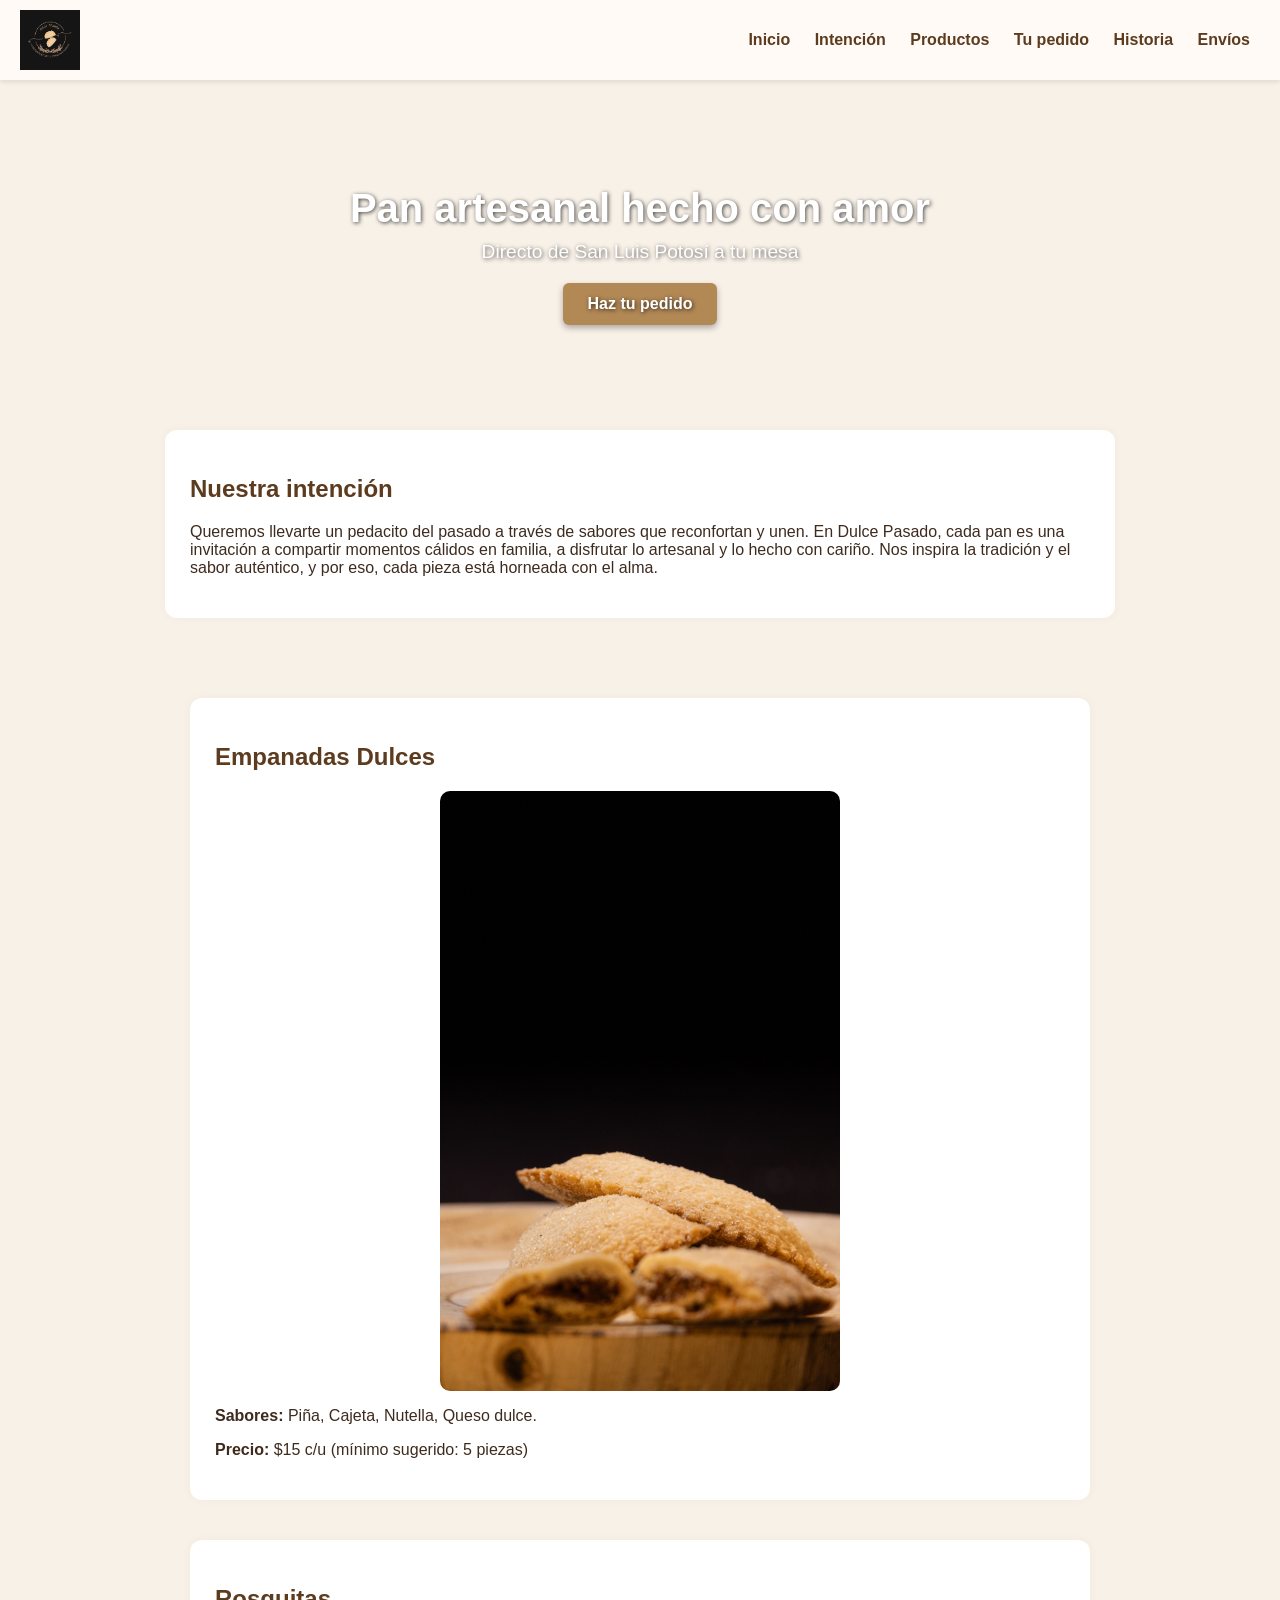
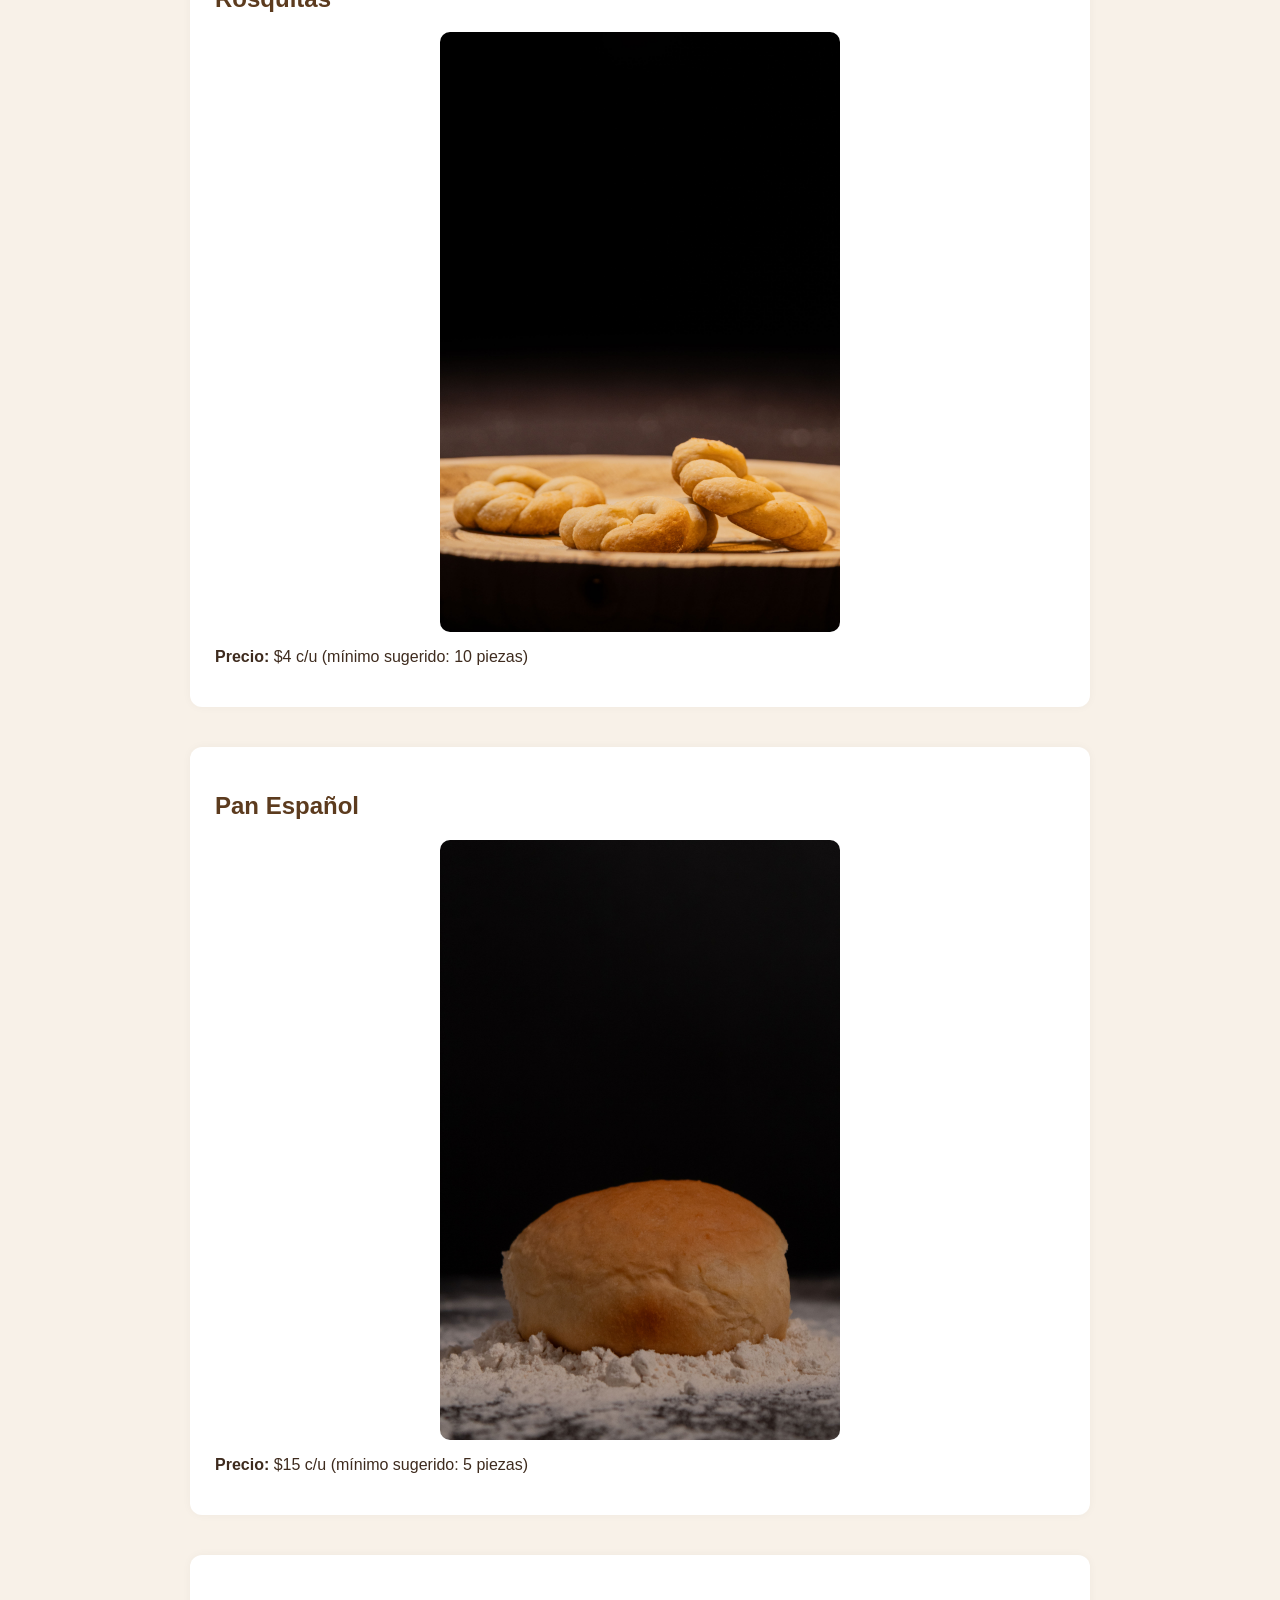
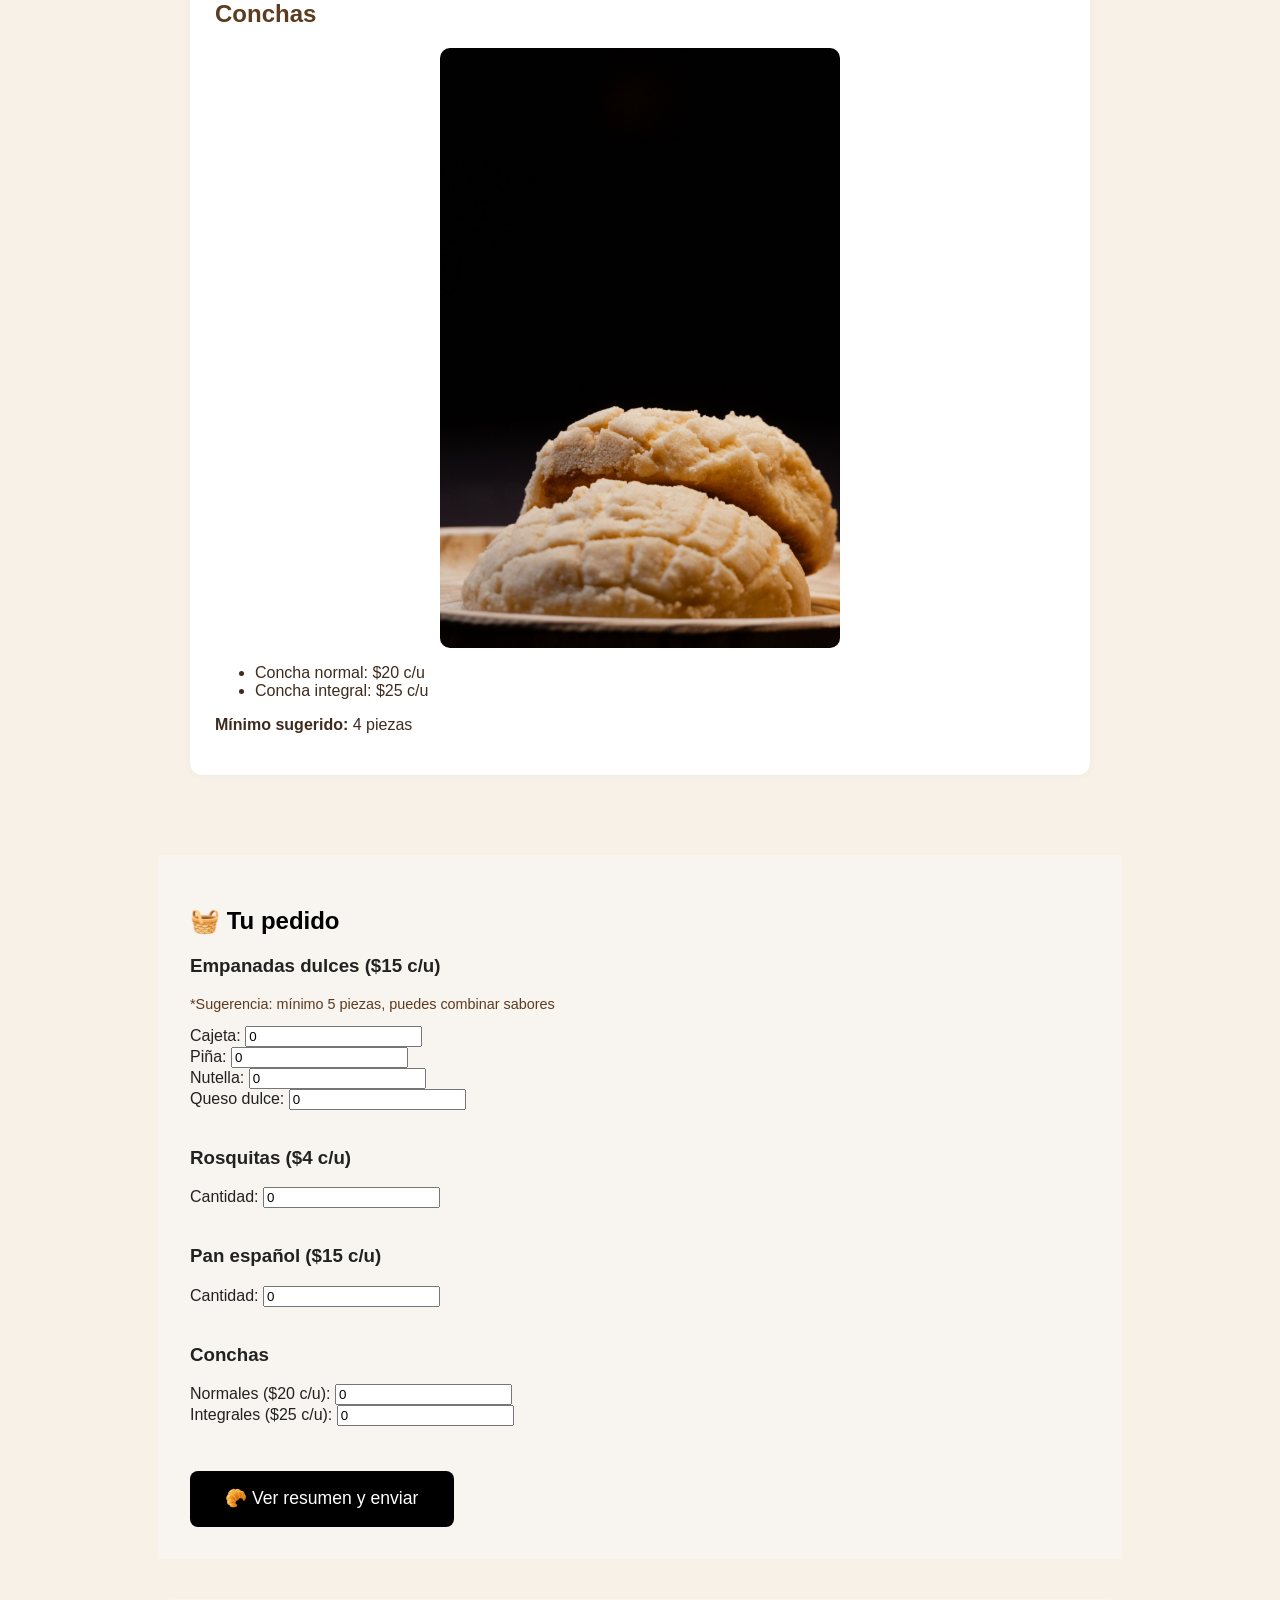
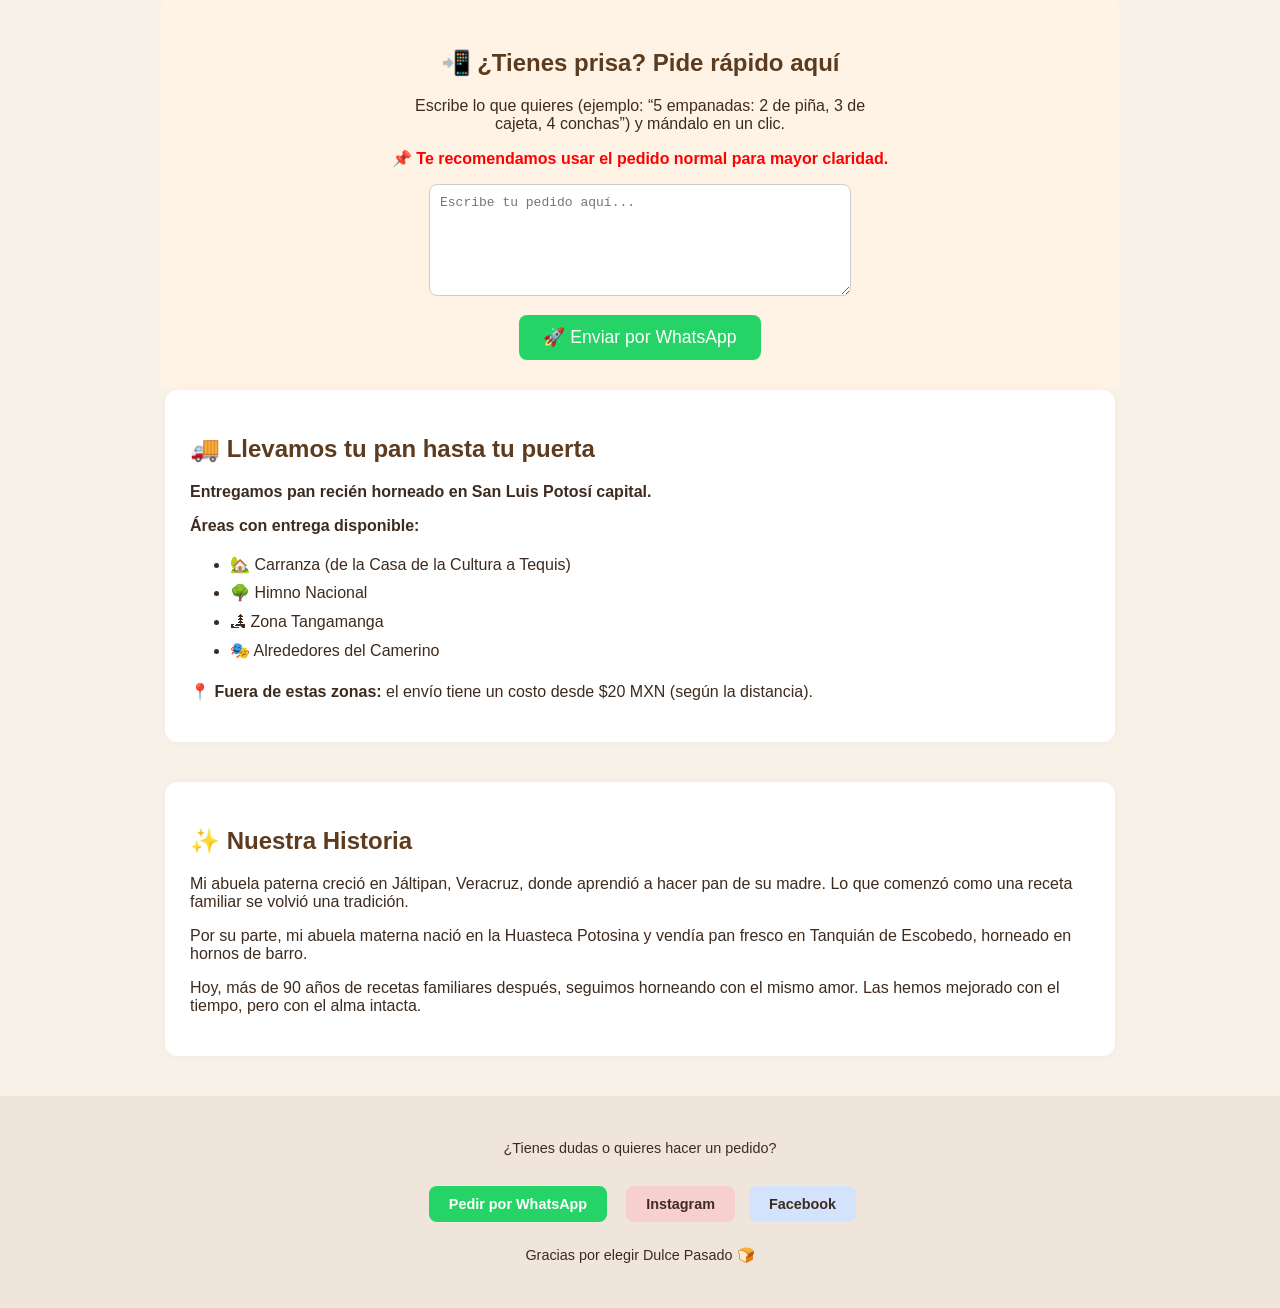
==== index.html @ 955e8421 "Update index.htmlpedidostopohyeah" ====
<!DOCTYPE html>
<html lang="es">
<head>
  <meta charset="UTF-8" />
  <meta name="viewport" content="width=device-width, initial-scale=1.0"/>
  <title>Dulce Pasado</title>
  <style>
    html { scroll-behavior: smooth; scroll-padding-top: 80px; }
    body {
      background-color: #f8f1e8;
      color: #3e2b1e;
      margin: 0;
      padding: 0;
      font-family: 'Segoe UI', sans-serif;
    }
    header {
      position: sticky;
      top: 0;
      background-color: #fffaf5;
      display: flex;
      justify-content: space-between;
      align-items: center;
      padding: 10px 20px;
      box-shadow: 0 2px 5px rgba(0,0,0,0.1);
      z-index: 1000;
    }
    header img { height: 60px; }
    nav a {
      margin: 0 10px;
      text-decoration: none;
      color: #5c3b1e;
      font-weight: bold;
    }
    nav a:hover { text-decoration: underline; }
    #banner {
      background-image: url('https://images.unsplash.com/photo-1509042239860-f550ce710b93?auto=format&fit=crop&w=1470&q=80');
      background-size: cover;
      background-position: center;
      height: 350px;
      display: flex;
      flex-direction: column;
      justify-content: center;
      align-items: center;
      color: #fff;
      text-shadow: 1px 1px 4px rgba(0,0,0,0.7);
      text-align: center;
      padding: 0 20px;
    }
    #banner h1 { font-size: 2.5em; margin: 0; }
    #banner p { font-size: 1.2em; margin: 10px 0 20px; }
    #banner a {
      padding: 12px 25px;
      background-color: #b28855;
      color: #fff;
      text-decoration: none;
      font-weight: bold;
      border-radius: 6px;
      box-shadow: 0 3px 6px rgba(0,0,0,0.3);
    }
    section {
      padding: 40px 20px;
      max-width: 900px;
      margin: auto;
    }
    .producto, .zona-envio, .historia, .intencion {
      background-color: #ffffff;
      border-radius: 12px;
      padding: 25px;
      box-shadow: 0 0 10px rgba(0,0,0,0.04);
      margin-bottom: 40px;
    }
    .producto img {
      width: 100%;
      max-width: 400px;
      display: block;
      margin: 15px auto;
      border-radius: 10px;
    }
    .boton-wsp {
      display: inline-block;
      background-color: #25D366;
      color: white;
      padding: 10px 20px;
      margin-top: 15px;
      border-radius: 8px;
      text-decoration: none;
      font-weight: bold;
    }
    footer {
      text-align: center;
      padding: 30px;
      background-color: #f0e5db;
      font-size: 0.9em;
    }
    footer a {
      display: inline-block;
      margin: 5px 10px;
      padding: 10px 15px;
      border-radius: 8px;
      text-decoration: none;
      color: #3e2b1e;
      font-weight: bold;
    }
    footer .instagram { background-color: #f7cfcf; }
    footer .facebook { background-color: #d4e3fc; }
    footer .whatsapp { background-color: #bff2d0; }
    h2 { color: #5c3b1e; }
  </style>
</head>
<body>

<header>
  <img src="IMG_5514.jpeg" alt="Logo Dulce Pasado" />
  <nav>
    <a href="#banner">Inicio</a>
    <a href="#intencion">Intención</a>
    <a href="#productos">Productos</a>
    <a href="#carrito-pedidos">Tu pedido</a>
    <a href="#historia">Historia</a>
    <a href="#envios">Envíos</a>
  </nav>
</header>

<section id="banner">
  <h1>Pan artesanal hecho con amor</h1>
  <p>Directo de San Luis Potosí a tu mesa</p>
  <a href="#carrito-pedidos">Haz tu pedido</a>
</section>

<section id="intencion" class="intencion">
  <h2>Nuestra intención</h2>
  <p>Queremos llevarte un pedacito del pasado a través de sabores que reconfortan y unen. En Dulce Pasado, cada pan es una invitación a compartir momentos cálidos en familia, a disfrutar lo artesanal y lo hecho con cariño. Nos inspira la tradición y el sabor auténtico, y por eso, cada pieza está horneada con el alma.</p>
</section>

<section id="productos">
  <div class="producto">
    <h2>Empanadas Dulces</h2>
    <img src="IMG_6484.jpeg" alt="Empanadas Dulces" />
    <p><strong>Sabores:</strong> Piña, Cajeta, Nutella, Queso dulce.</p>
    <p><strong>Precio:</strong> $15 c/u (mínimo sugerido: 5 piezas)</p>
  </div>

  <div class="producto">
    <h2>Rosquitas</h2>
    <img src="IMG_6479.jpeg" alt="Rosquitas" />
    <p><strong>Precio:</strong> $4 c/u (mínimo sugerido: 10 piezas)</p>
  </div>

  <div class="producto">
    <h2>Pan Español</h2>
    <img src="IMG_1364.jpeg" alt="Pan Español" />
    <p><strong>Precio:</strong> $15 c/u (mínimo sugerido: 5 piezas)</p>
  </div>

  <div class="producto">
    <h2>Conchas</h2>
    <img src="IMG_6521.jpeg" alt="Conchas Dulce Pasado" />
    <ul>
      <li>Concha normal: $20 c/u</li>
      <li>Concha integral: $25 c/u</li>
    </ul>
    <p><strong>Mínimo sugerido:</strong> 4 piezas</p>
  </div>
</section>

<section id="carrito-pedidos" style="padding: 2em; background-color: #f8f4ef; color: #222;">
  <h2 style="color: #000;">🧺 Tu pedido</h2>
  <form id="pedidoForm" style="margin-top: 1em;">

    <h3>Empanadas dulces ($15 c/u)</h3>
    <p style="font-size:0.9em; color:#5c3b1e;">*Sugerencia: mínimo 5 piezas, puedes combinar sabores</p>
    <label>Cajeta: <input type="number" name="emp_cajeta" min="0" value="0"></label><br>
    <label>Piña: <input type="number" name="emp_pina" min="0" value="0"></label><br>
    <label>Nutella: <input type="number" name="emp_nutella" min="0" value="0"></label><br>
    <label>Queso dulce: <input type="number" name="emp_queso" min="0" value="0"></label><br><br>

    <h3>Rosquitas ($4 c/u)</h3>
    <label>Cantidad: <input type="number" name="rosquitas" min="0" value="0"></label><br><br>

    <h3>Pan español ($15 c/u)</h3>
    <label>Cantidad: <input type="number" name="pan" min="0" value="0"></label><br><br>

    <h3>Conchas</h3>
    <label>Normales ($20 c/u): <input type="number" name="concha_normal" min="0" value="0"></label><br>
    <label>Integrales ($25 c/u): <input type="number" name="concha_integral" min="0" value="0"></label><br><br>

    <!-- BOTÓN PRINCIPAL -->
    <button type="button" onclick="mostrarOpciones()" 
      style="margin-top: 1.5em; padding: 1em 2em; background-color: #000; color: #fff; border: none; cursor: pointer; font-size: 1.1em; border-radius: 8px;">
      🥐 Ver resumen y enviar
    </button>

    <!-- RESUMEN DEL PEDIDO -->
    <div id="resumenPedido" style="margin-top:20px; background:#fff; padding:15px; border-radius:10px; display:none;">
      <h3>📝 Tu pedido</h3>
      <p id="contenidoResumen"></p>
      <p id="avisoMinimo" style="color:red; font-weight:bold;"></p>

      <!-- OPCIONES DE ENVÍO -->
      <div id="opcionesEnvio" style="margin-top:15px; text-align:center;">
        <p style="font-weight:bold;">¿Por dónde quieres mandar tu pedido?</p>
        <button type="button" onclick="enviarPedido('whatsapp')" style="margin:5px; padding:10px 15px; background:#25D366; color:#fff; border:none; border-radius:6px; cursor:pointer;">
          WhatsApp
        </button>
        <button type="button" onclick="enviarPedido('instagram')" style="margin:5px; padding:10px 15px; background:#f7cfcf; color:#3e2b1e; border:none; border-radius:6px; cursor:pointer;">
          Instagram DM
        </button>
        <button type="button" onclick="enviarPedido('facebook')" style="margin:5px; padding:10px 15px; background:#3b5998; color:#fff; border:none; border-radius:6px; cursor:pointer;">
          Facebook Messenger
        </button>
      </div>
    </div>

  </form>
</section>

<!-- 🚀 PEDIDO RÁPIDO -->
<section style="background:#fff3e6; padding:30px; text-align:center; margin-top:40px; border-radius:10px;">
  <h2>📲 ¿Tienes prisa? Pide rápido aquí</h2>
  <p style="max-width:500px; margin:auto; margin-bottom:15px;">
    Escribe lo que quieres (ejemplo: “5 empanadas: 2 de piña, 3 de cajeta, 4 conchas”) y mándalo en un clic.
  </p>
  <p style="color:red; font-weight:bold;">📌 Te recomendamos usar el pedido normal para mayor claridad.</p>

  <textarea id="pedidoRapido" placeholder="Escribe tu pedido aquí..." 
    style="width:90%; max-width:400px; height:90px; padding:10px; border-radius:8px; border:1px solid #ccc; font-size:1em;"></textarea><br>

  <button onclick="enviarRapido()" 
    style="margin-top:15px; padding:12px 24px; background:#25D366; color:white; border:none; border-radius:8px; cursor:pointer; font-size:1.1em;">
    🚀 Enviar por WhatsApp
  </button>
</section>

<!-- 📦 ZONA DE ENVÍOS -->
<section class="zona-envio" id="envios">
  <h2>🚚 Llevamos tu pan hasta tu puerta</h2>
  <p><strong>Entregamos pan recién horneado en San Luis Potosí capital.</strong></p>
  <p><strong>Áreas con entrega disponible:</strong></p>
  <ul style="line-height: 1.8;">
    <li>🏡 Carranza (de la Casa de la Cultura a Tequis)</li>
    <li>🌳 Himno Nacional</li>
    <li>🏞 Zona Tangamanga</li>
    <li>🎭 Alrededores del Camerino</li>
  </ul>
  <p><strong>📍 Fuera de estas zonas:</strong> el envío tiene un costo desde $20 MXN (según la distancia).</p>
</section>

<!-- 📜 HISTORIA -->
<section class="historia" id="historia">
  <h2>✨ Nuestra Historia</h2>
  <p>Mi abuela paterna creció en Jáltipan, Veracruz, donde aprendió a hacer pan de su madre. Lo que comenzó como una receta familiar se volvió una tradición.</p>
  <p>Por su parte, mi abuela materna nació en la Huasteca Potosina y vendía pan fresco en Tanquián de Escobedo, horneado en hornos de barro.</p>
  <p>Hoy, más de 90 años de recetas familiares después, seguimos horneando con el mismo amor. Las hemos mejorado con el tiempo, pero con el alma intacta.</p>
</section>

<footer>
  <p style="margin-bottom: 15px;">¿Tienes dudas o quieres hacer un pedido?</p>
  <a href="https://wa.me/524445481177" target="_blank" class="boton-wsp">Pedir por WhatsApp</a>
  <a href="https://www.instagram.com/pan_dulcepasado" target="_blank" style="display:inline-block; background-color:#f7cfcf; color:#3e2b1e; padding:10px 20px; margin:5px; border-radius:8px; text-decoration:none; font-weight:bold;">Instagram</a>
  <a href="https://www.facebook.com/share/16HTqVAuUz/?mibextid=wwXIfr" target="_blank" style="display:inline-block; background-color:#d4e3fc; color:#3e2b1e; padding:10px 20px; margin:5px; border-radius:8px; text-decoration:none; font-weight:bold;">Facebook</a>
  <p style="margin-top: 20px;">Gracias por elegir Dulce Pasado 🍞</p>
</footer>

<script>
function mostrarOpciones() {
  const emp_cajeta = parseInt(document.querySelector('[name="emp_cajeta"]').value) || 0;
  const emp_pina = parseInt(document.querySelector('[name="emp_pina"]').value) || 0;
  const emp_nutella = parseInt(document.querySelector('[name="emp_nutella"]').value) || 0;
  const emp_queso = parseInt(document.querySelector('[name="emp_queso"]').value) || 0;
  const rosquitas = parseInt(document.querySelector('[name="rosquitas"]').value) || 0;
  const pan = parseInt(document.querySelector('[name="pan"]').value) || 0;
  const concha_normal = parseInt(document.querySelector('[name="concha_normal"]').value) || 0;
  const concha_integral = parseInt(document.querySelector('[name="concha_integral"]').value) || 0;

  let mensaje = "";
  let total = 0;

  if (emp_cajeta + emp_pina + emp_nutella + emp_queso > 0) {
    mensaje += "🥟 Empanadas:\n";
    if (emp_cajeta > 0) { mensaje += `- ${emp_cajeta} de Cajeta\n`; total += emp_cajeta * 15; }
    if (emp_pina > 0) { mensaje += `- ${emp_pina} de Piña\n`; total += emp_pina * 15; }
    if (emp_nutella > 0) { mensaje += `- ${emp_nutella} de Nutella\n`; total += emp_nutella * 15; }
    if (emp_queso > 0) { mensaje += `- ${emp_queso} de Queso dulce\n`; total += emp_queso * 15; }
  }

  if (rosquitas > 0) { mensaje += `🍩 Rosquitas: ${rosquitas} piezas\n`; total += rosquitas * 4; }
  if (pan > 0) { mensaje += `🥖 Pan Español: ${pan} piezas\n`; total += pan * 15; }

  if (concha_normal + concha_integral > 0) {
    mensaje += "🍪 Conchas:\n";
    if (concha_normal > 0) { mensaje += `- ${concha_normal} normales\n`; total += concha_normal * 20; }
    if (concha_integral > 0) { mensaje += `- ${concha_integral} integrales\n`; total += concha_integral * 25; }
  }

  if (mensaje === "") {
    mensaje = "⚠️ No has agregado ningún producto aún.";
  } else {
    mensaje += `\n💰 Total: $${total} MXN\n📦 A esto se le agrega el costo de envío según tu zona.`;
  }

  document.getElementById('contenidoResumen').innerHTML = mensaje.replace(/\n/g, "<br>");
  document.getElementById('resumenPedido').style.display = 'block';

  const aviso = document.getElementById('av
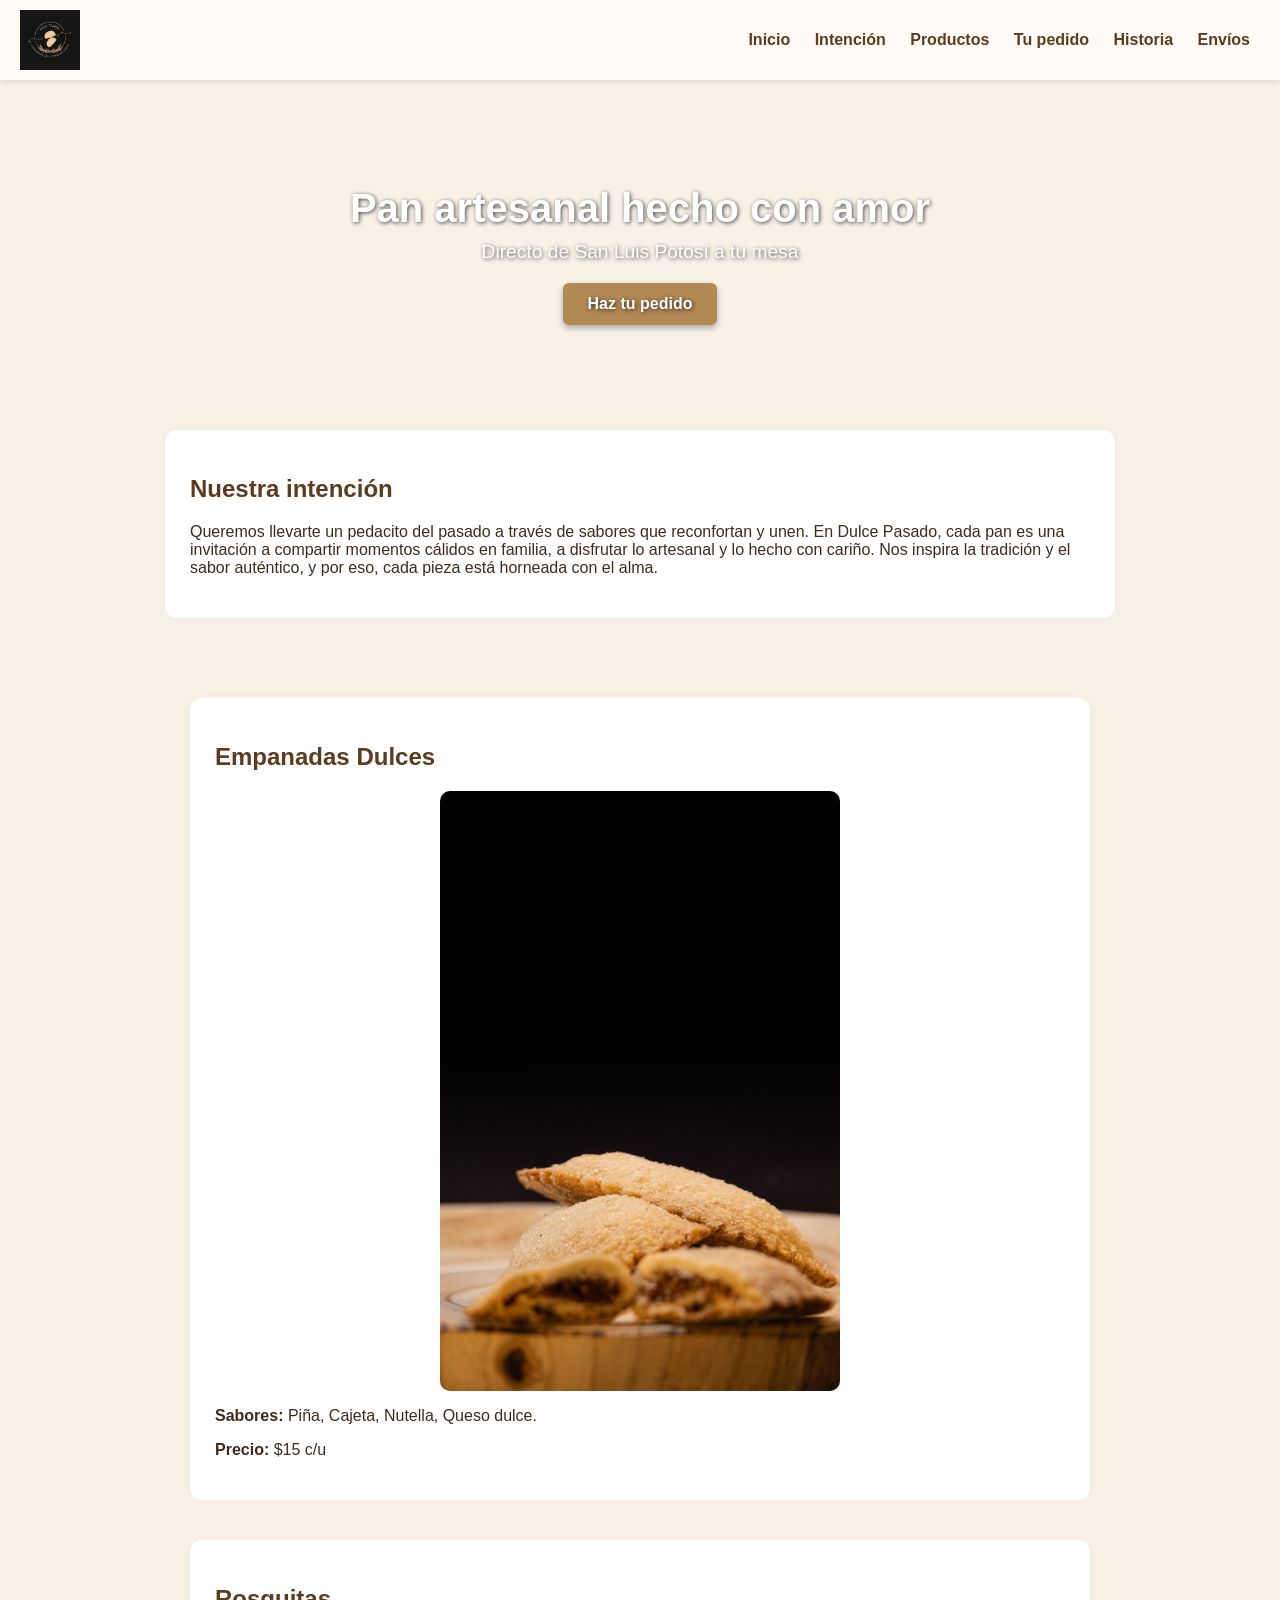
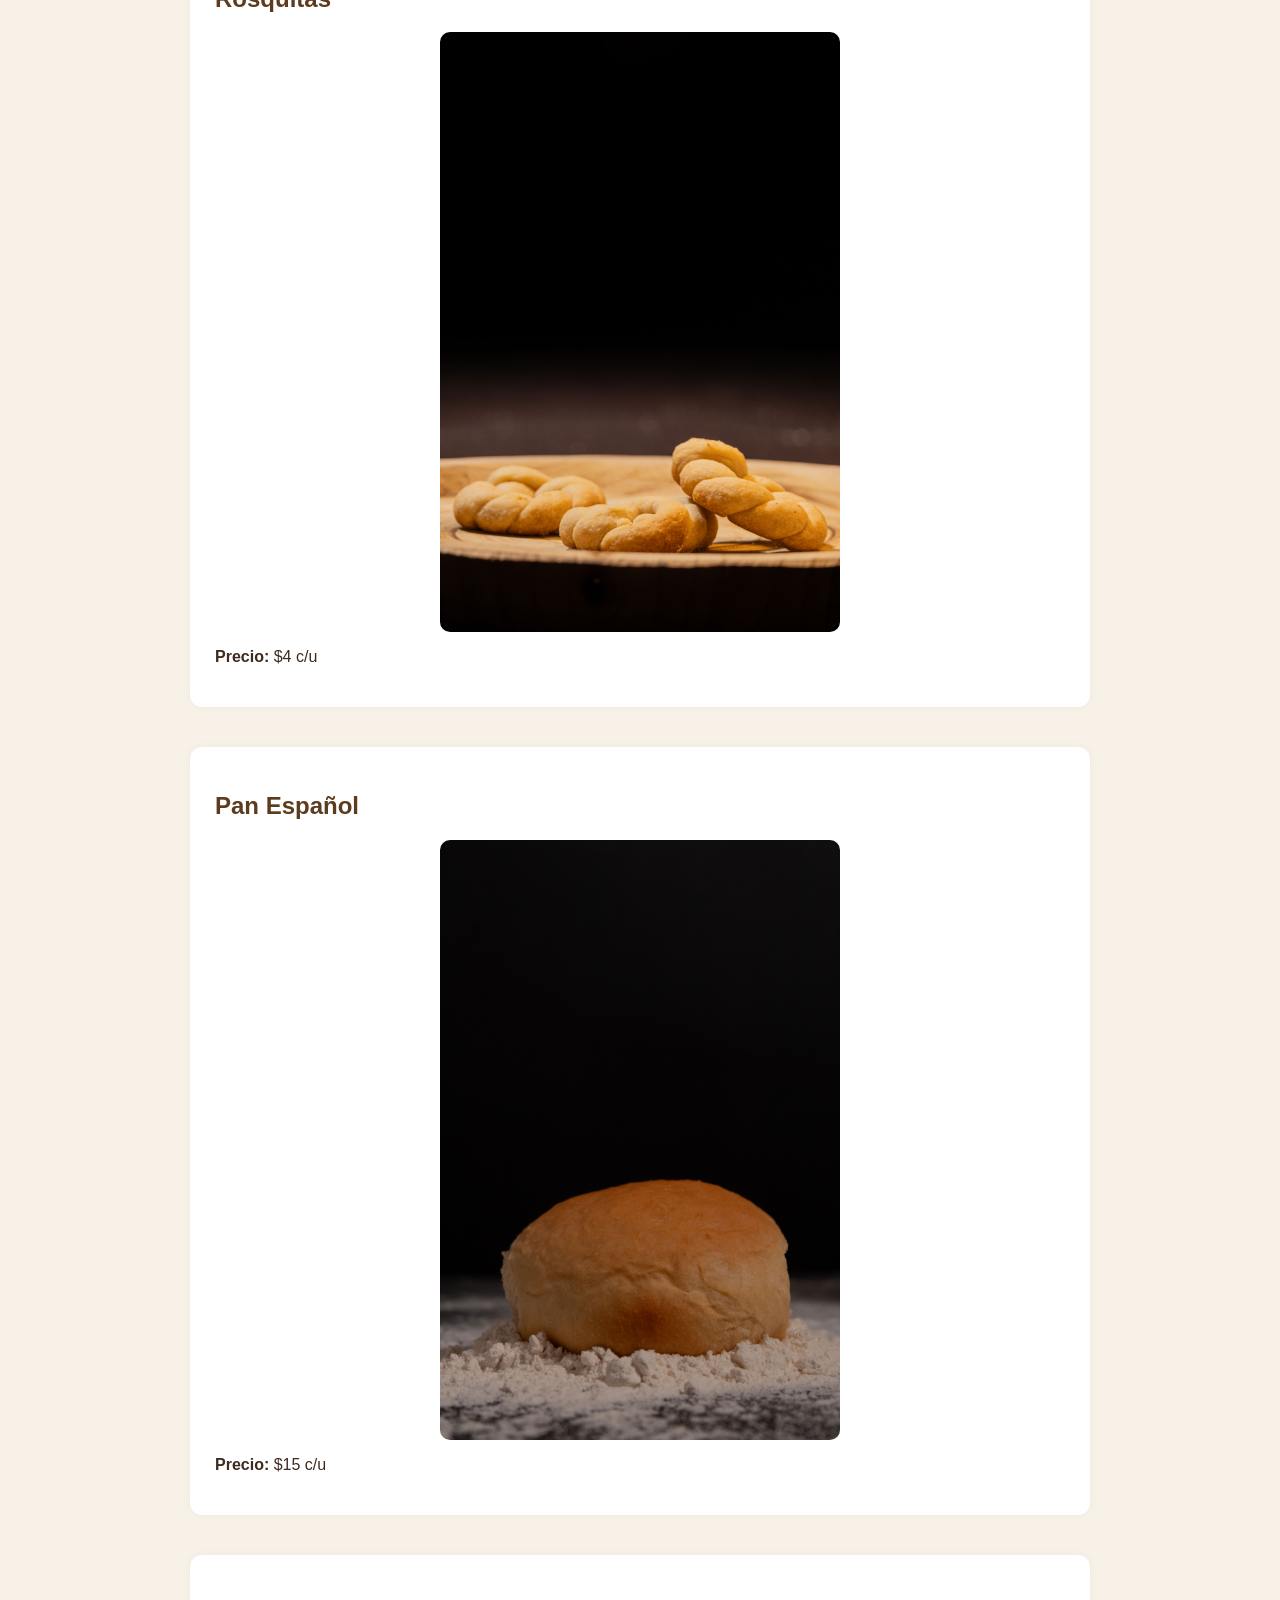
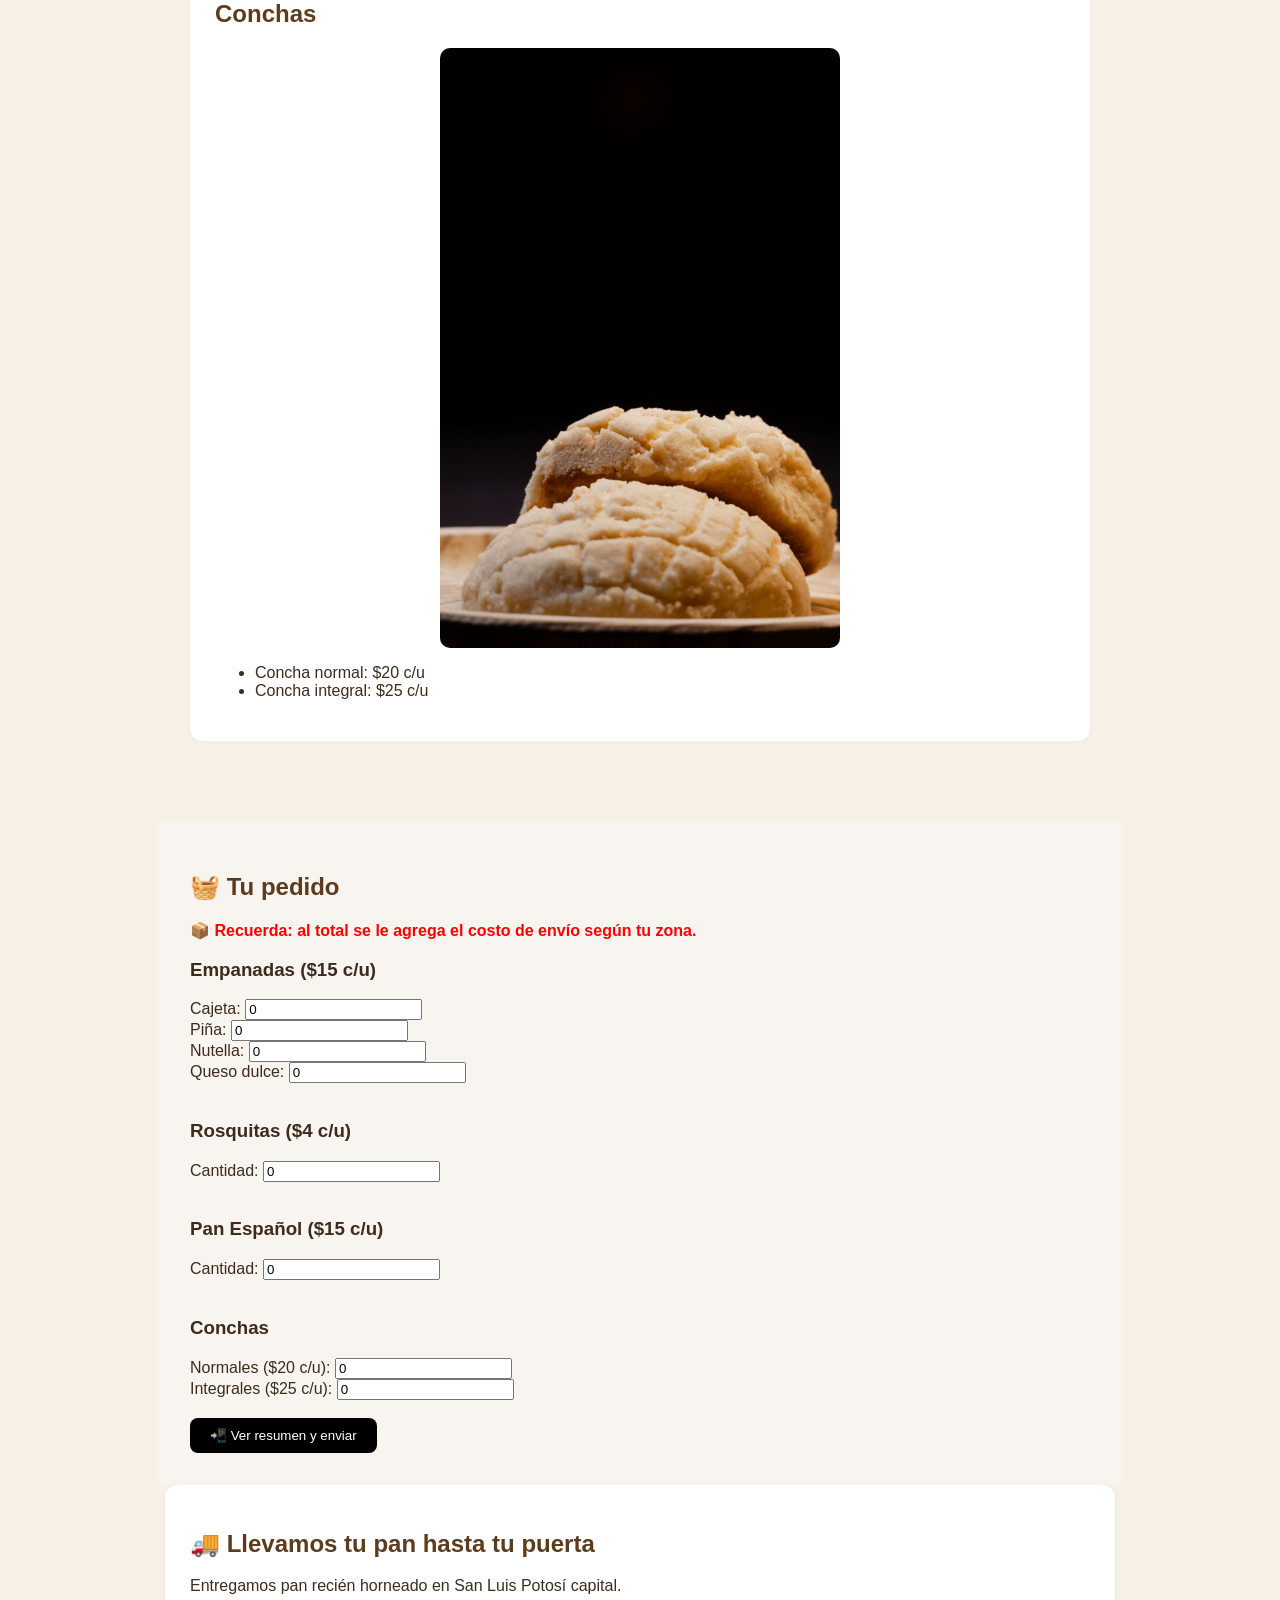
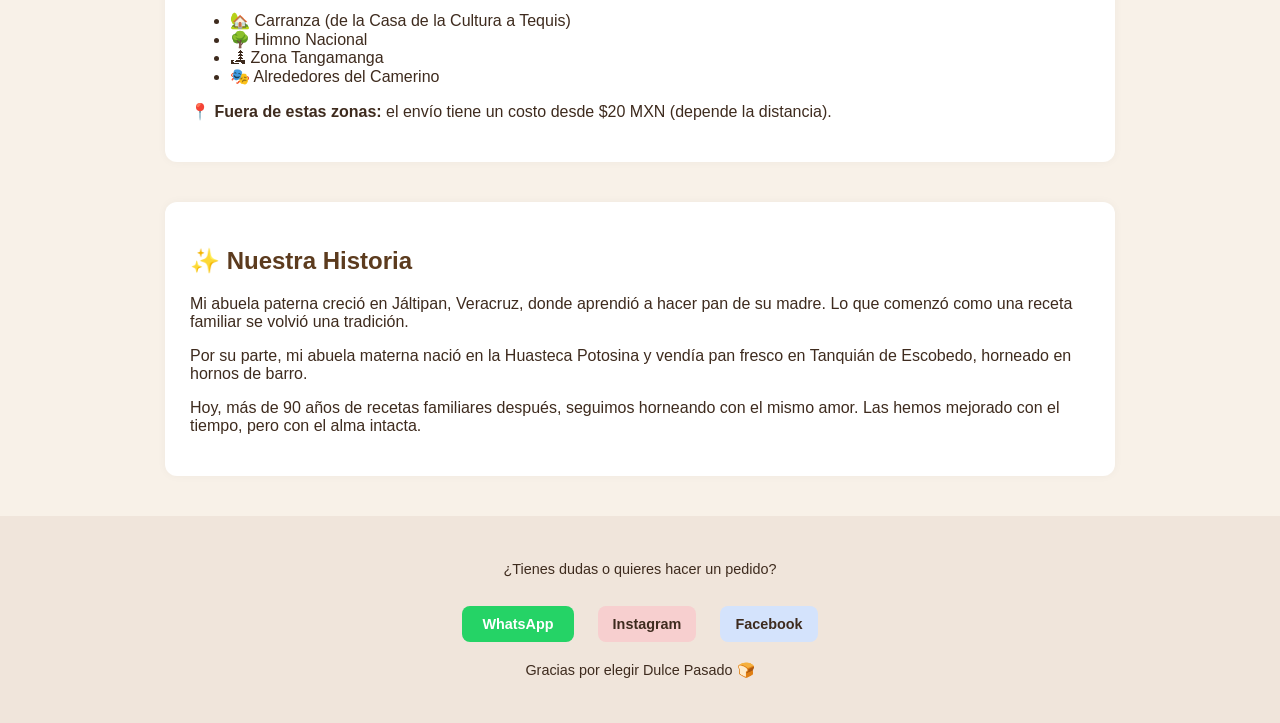
==== commit 34ecfeaf: "Update index.htmlesperosealabuena" ====
--- a/index.html
+++ b/index.html
@@ -115,7 +115,7 @@
     <a href="#banner">Inicio</a>
     <a href="#intencion">Intención</a>
     <a href="#productos">Productos</a>
-    <a href="#carrito-pedidos">Tu pedido</a>
+    <a href="#pedido">Tu pedido</a>
     <a href="#historia">Historia</a>
     <a href="#envios">Envíos</a>
   </nav>
@@ -124,7 +124,7 @@
 <section id="banner">
   <h1>Pan artesanal hecho con amor</h1>
   <p>Directo de San Luis Potosí a tu mesa</p>
-  <a href="#carrito-pedidos">Haz tu pedido</a>
+  <a href="#pedido">Haz tu pedido</a>
 </section>
 
 <section id="intencion" class="intencion">
@@ -137,19 +137,19 @@
     <h2>Empanadas Dulces</h2>
     <img src="IMG_6484.jpeg" alt="Empanadas Dulces" />
     <p><strong>Sabores:</strong> Piña, Cajeta, Nutella, Queso dulce.</p>
-    <p><strong>Precio:</strong> $15 c/u (mínimo sugerido: 5 piezas)</p>
+    <p><strong>Precio:</strong> $15 c/u</p>
   </div>
 
   <div class="producto">
     <h2>Rosquitas</h2>
     <img src="IMG_6479.jpeg" alt="Rosquitas" />
-    <p><strong>Precio:</strong> $4 c/u (mínimo sugerido: 10 piezas)</p>
+    <p><strong>Precio:</strong> $4 c/u</p>
   </div>
 
   <div class="producto">
     <h2>Pan Español</h2>
     <img src="IMG_1364.jpeg" alt="Pan Español" />
-    <p><strong>Precio:</strong> $15 c/u (mínimo sugerido: 5 piezas)</p>
+    <p><strong>Precio:</strong> $15 c/u</p>
   </div>
 
   <div class="producto">
@@ -159,90 +159,55 @@
       <li>Concha normal: $20 c/u</li>
       <li>Concha integral: $25 c/u</li>
     </ul>
-    <p><strong>Mínimo sugerido:</strong> 4 piezas</p>
-  </div>
-</section>
-
-<section id="carrito-pedidos" style="padding: 2em; background-color: #f8f4ef; color: #222;">
-  <h2 style="color: #000;">🧺 Tu pedido</h2>
-  <form id="pedidoForm" style="margin-top: 1em;">
-
-    <h3>Empanadas dulces ($15 c/u)</h3>
-    <p style="font-size:0.9em; color:#5c3b1e;">*Sugerencia: mínimo 5 piezas, puedes combinar sabores</p>
-    <label>Cajeta: <input type="number" name="emp_cajeta" min="0" value="0"></label><br>
-    <label>Piña: <input type="number" name="emp_pina" min="0" value="0"></label><br>
-    <label>Nutella: <input type="number" name="emp_nutella" min="0" value="0"></label><br>
-    <label>Queso dulce: <input type="number" name="emp_queso" min="0" value="0"></label><br><br>
+  </div>
+</section>
+
+<!-- 🥐 PEDIDO NORMAL -->
+<section id="pedido" style="padding: 2em; background-color: #f8f4ef;">
+  <h2>🧺 Tu pedido</h2>
+  <p style="color:red; font-weight:bold;">📦 Recuerda: al total se le agrega el costo de envío según tu zona.</p>
+
+  <form id="pedidoForm">
+    <h3>Empanadas ($15 c/u)</h3>
+    <label>Cajeta: <input type="number" id="emp_cajeta" value="0" min="0"></label><br>
+    <label>Piña: <input type="number" id="emp_pina" value="0" min="0"></label><br>
+    <label>Nutella: <input type="number" id="emp_nutella" value="0" min="0"></label><br>
+    <label>Queso dulce: <input type="number" id="emp_queso" value="0" min="0"></label><br><br>
 
     <h3>Rosquitas ($4 c/u)</h3>
-    <label>Cantidad: <input type="number" name="rosquitas" min="0" value="0"></label><br><br>
-
-    <h3>Pan español ($15 c/u)</h3>
-    <label>Cantidad: <input type="number" name="pan" min="0" value="0"></label><br><br>
+    <label>Cantidad: <input type="number" id="rosquitas" value="0" min="0"></label><br><br>
+
+    <h3>Pan Español ($15 c/u)</h3>
+    <label>Cantidad: <input type="number" id="pan" value="0" min="0"></label><br><br>
 
     <h3>Conchas</h3>
-    <label>Normales ($20 c/u): <input type="number" name="concha_normal" min="0" value="0"></label><br>
-    <label>Integrales ($25 c/u): <input type="number" name="concha_integral" min="0" value="0"></label><br><br>
-
-    <!-- BOTÓN PRINCIPAL -->
-    <button type="button" onclick="mostrarOpciones()" 
-      style="margin-top: 1.5em; padding: 1em 2em; background-color: #000; color: #fff; border: none; cursor: pointer; font-size: 1.1em; border-radius: 8px;">
-      🥐 Ver resumen y enviar
-    </button>
-
-    <!-- RESUMEN DEL PEDIDO -->
-    <div id="resumenPedido" style="margin-top:20px; background:#fff; padding:15px; border-radius:10px; display:none;">
-      <h3>📝 Tu pedido</h3>
-      <p id="contenidoResumen"></p>
-      <p id="avisoMinimo" style="color:red; font-weight:bold;"></p>
-
-      <!-- OPCIONES DE ENVÍO -->
-      <div id="opcionesEnvio" style="margin-top:15px; text-align:center;">
-        <p style="font-weight:bold;">¿Por dónde quieres mandar tu pedido?</p>
-        <button type="button" onclick="enviarPedido('whatsapp')" style="margin:5px; padding:10px 15px; background:#25D366; color:#fff; border:none; border-radius:6px; cursor:pointer;">
-          WhatsApp
-        </button>
-        <button type="button" onclick="enviarPedido('instagram')" style="margin:5px; padding:10px 15px; background:#f7cfcf; color:#3e2b1e; border:none; border-radius:6px; cursor:pointer;">
-          Instagram DM
-        </button>
-        <button type="button" onclick="enviarPedido('facebook')" style="margin:5px; padding:10px 15px; background:#3b5998; color:#fff; border:none; border-radius:6px; cursor:pointer;">
-          Facebook Messenger
-        </button>
-      </div>
-    </div>
-
+    <label>Normales ($20 c/u): <input type="number" id="concha_normal" value="0" min="0"></label><br>
+    <label>Integrales ($25 c/u): <input type="number" id="concha_integral" value="0" min="0"></label><br><br>
+
+    <button type="button" onclick="generarPedido()" style="padding: 10px 20px; background-color:#000; color:#fff; border:none; border-radius:8px; cursor:pointer;">📲 Ver resumen y enviar</button>
   </form>
-</section>
-
-<!-- 🚀 PEDIDO RÁPIDO -->
-<section style="background:#fff3e6; padding:30px; text-align:center; margin-top:40px; border-radius:10px;">
-  <h2>📲 ¿Tienes prisa? Pide rápido aquí</h2>
-  <p style="max-width:500px; margin:auto; margin-bottom:15px;">
-    Escribe lo que quieres (ejemplo: “5 empanadas: 2 de piña, 3 de cajeta, 4 conchas”) y mándalo en un clic.
-  </p>
-  <p style="color:red; font-weight:bold;">📌 Te recomendamos usar el pedido normal para mayor claridad.</p>
-
-  <textarea id="pedidoRapido" placeholder="Escribe tu pedido aquí..." 
-    style="width:90%; max-width:400px; height:90px; padding:10px; border-radius:8px; border:1px solid #ccc; font-size:1em;"></textarea><br>
-
-  <button onclick="enviarRapido()" 
-    style="margin-top:15px; padding:12px 24px; background:#25D366; color:white; border:none; border-radius:8px; cursor:pointer; font-size:1.1em;">
-    🚀 Enviar por WhatsApp
-  </button>
+
+  <div id="resumen" style="margin-top:20px; display:none; background:white; padding:15px; border-radius:10px;">
+    <h3>📝 Resumen de tu pedido</h3>
+    <p id="listaPedido"></p>
+    <p id="totalPedido" style="font-weight:bold;"></p>
+    <p>📦 A esto se le agrega el costo de envío según tu zona.</p>
+
+    <button onclick="enviarWhatsApp()" style="background:#25D366; color:white; padding:10px 15px; border:none; border-radius:8px; cursor:pointer;">Enviar por WhatsApp</button>
+  </div>
 </section>
 
 <!-- 📦 ZONA DE ENVÍOS -->
 <section class="zona-envio" id="envios">
   <h2>🚚 Llevamos tu pan hasta tu puerta</h2>
-  <p><strong>Entregamos pan recién horneado en San Luis Potosí capital.</strong></p>
-  <p><strong>Áreas con entrega disponible:</strong></p>
-  <ul style="line-height: 1.8;">
+  <p>Entregamos pan recién horneado en San Luis Potosí capital.</p>
+  <ul>
     <li>🏡 Carranza (de la Casa de la Cultura a Tequis)</li>
     <li>🌳 Himno Nacional</li>
     <li>🏞 Zona Tangamanga</li>
     <li>🎭 Alrededores del Camerino</li>
   </ul>
-  <p><strong>📍 Fuera de estas zonas:</strong> el envío tiene un costo desde $20 MXN (según la distancia).</p>
+  <p><strong>📍 Fuera de estas zonas:</strong> el envío tiene un costo desde $20 MXN (depende la distancia).</p>
 </section>
 
 <!-- 📜 HISTORIA -->
@@ -254,51 +219,56 @@
 </section>
 
 <footer>
-  <p style="margin-bottom: 15px;">¿Tienes dudas o quieres hacer un pedido?</p>
-  <a href="https://wa.me/524445481177" target="_blank" class="boton-wsp">Pedir por WhatsApp</a>
-  <a href="https://www.instagram.com/pan_dulcepasado" target="_blank" style="display:inline-block; background-color:#f7cfcf; color:#3e2b1e; padding:10px 20px; margin:5px; border-radius:8px; text-decoration:none; font-weight:bold;">Instagram</a>
-  <a href="https://www.facebook.com/share/16HTqVAuUz/?mibextid=wwXIfr" target="_blank" style="display:inline-block; background-color:#d4e3fc; color:#3e2b1e; padding:10px 20px; margin:5px; border-radius:8px; text-decoration:none; font-weight:bold;">Facebook</a>
-  <p style="margin-top: 20px;">Gracias por elegir Dulce Pasado 🍞</p>
+  <p>¿Tienes dudas o quieres hacer un pedido?</p>
+  <a href="https://wa.me/524445481177" target="_blank" class="boton-wsp">WhatsApp</a>
+  <a href="https://www.instagram.com/pan_dulcepasado" target="_blank" class="instagram">Instagram</a>
+  <a href="https://www.facebook.com/share/16HTqVAuUz/?mibextid=wwXIfr" target="_blank" class="facebook">Facebook</a>
+  <p style="margin-top: 15px;">Gracias por elegir Dulce Pasado 🍞</p>
 </footer>
 
 <script>
-function mostrarOpciones() {
-  const emp_cajeta = parseInt(document.querySelector('[name="emp_cajeta"]').value) || 0;
-  const emp_pina = parseInt(document.querySelector('[name="emp_pina"]').value) || 0;
-  const emp_nutella = parseInt(document.querySelector('[name="emp_nutella"]').value) || 0;
-  const emp_queso = parseInt(document.querySelector('[name="emp_queso"]').value) || 0;
-  const rosquitas = parseInt(document.querySelector('[name="rosquitas"]').value) || 0;
-  const pan = parseInt(document.querySelector('[name="pan"]').value) || 0;
-  const concha_normal = parseInt(document.querySelector('[name="concha_normal"]').value) || 0;
-  const concha_integral = parseInt(document.querySelector('[name="concha_integral"]').value) || 0;
-
+function generarPedido() {
   let mensaje = "";
   let total = 0;
 
-  if (emp_cajeta + emp_pina + emp_nutella + emp_queso > 0) {
+  const empCajeta = parseInt(document.getElementById('emp_cajeta').value) || 0;
+  const empPina = parseInt(document.getElementById('emp_pina').value) || 0;
+  const empNutella = parseInt(document.getElementById('emp_nutella').value) || 0;
+  const empQueso = parseInt(document.getElementById('emp_queso').value) || 0;
+  const rosquitas = parseInt(document.getElementById('rosquitas').value) || 0;
+  const pan = parseInt(document.getElementById('pan').value) || 0;
+  const conchaNormal = parseInt(document.getElementById('concha_normal').value) || 0;
+  const conchaIntegral = parseInt(document.getElementById('concha_integral').value) || 0;
+
+  if(empCajeta + empPina + empNutella + empQueso > 0){
     mensaje += "🥟 Empanadas:\n";
-    if (emp_cajeta > 0) { mensaje += `- ${emp_cajeta} de Cajeta\n`; total += emp_cajeta * 15; }
-    if (emp_pina > 0) { mensaje += `- ${emp_pina} de Piña\n`; total += emp_pina * 15; }
-    if (emp_nutella > 0) { mensaje += `- ${emp_nutella} de Nutella\n`; total += emp_nutella * 15; }
-    if (emp_queso > 0) { mensaje += `- ${emp_queso} de Queso dulce\n`; total += emp_queso * 15; }
+    if(empCajeta > 0){ mensaje += `- ${empCajeta} de Cajeta\n`; total += empCajeta * 15; }
+    if(empPina > 0){ mensaje += `- ${empPina} de Piña\n`; total += empPina * 15; }
+    if(empNutella > 0){ mensaje += `- ${empNutella} de Nutella\n`; total += empNutella * 15; }
+    if(empQueso > 0){ mensaje += `- ${empQueso} de Queso dulce\n`; total += empQueso * 15; }
   }
 
-  if (rosquitas > 0) { mensaje += `🍩 Rosquitas: ${rosquitas} piezas\n`; total += rosquitas * 4; }
-  if (pan > 0) { mensaje += `🥖 Pan Español: ${pan} piezas\n`; total += pan * 15; }
-
-  if (concha_normal + concha_integral > 0) {
-    mensaje += "🍪 Conchas:\n";
-    if (concha_normal > 0) { mensaje += `- ${concha_normal} normales\n`; total += concha_normal * 20; }
-    if (concha_integral > 0) { mensaje += `- ${concha_integral} integrales\n`; total += concha_integral * 25; }
+  if(rosquitas > 0){ mensaje += `🍩 Rosquitas: ${rosquitas}\n`; total += rosquitas * 4; }
+  if(pan > 0){ mensaje += `🥖 Pan Español: ${pan}\n`; total += pan * 15; }
+  if(conchaNormal > 0){ mensaje += `🍪 Conchas normales: ${conchaNormal}\n`; total += conchaNormal * 20; }
+  if(conchaIntegral > 0){ mensaje += `🍪 Conchas integrales: ${conchaIntegral}\n`; total += conchaIntegral * 25; }
+
+  if(mensaje === ""){
+    alert("Por favor agrega al menos un producto");
+    return;
   }
 
-  if (mensaje === "") {
-    mensaje = "⚠️ No has agregado ningún producto aún.";
-  } else {
-    mensaje += `\n💰 Total: $${total} MXN\n📦 A esto se le agrega el costo de envío según tu zona.`;
-  }
-
-  document.getElementById('contenidoResumen').innerHTML = mensaje.replace(/\n/g, "<br>");
-  document.getElementById('resumenPedido').style.display = 'block';
-
-  const aviso = document.getElementById('av
+  document.getElementById('listaPedido').innerText = mensaje;
+  document.getElementById('totalPedido').innerText = `💰 Total: $${total} MXN`;
+  document.getElementById('resumen').style.display = "block";
+}
+
+function enviarWhatsApp(){
+  const mensaje = document.getElementById('listaPedido').innerText + "\n" + document.getElementById('totalPedido').innerText + "\n📦 A esto se le agrega el costo de envío según tu zona.";
+  const url = `https://wa.me/524445481177?text=${encodeURIComponent(mensaje)}`;
+  window.open(url, '_blank');
+}
+</script>
+
+</body>
+</html>
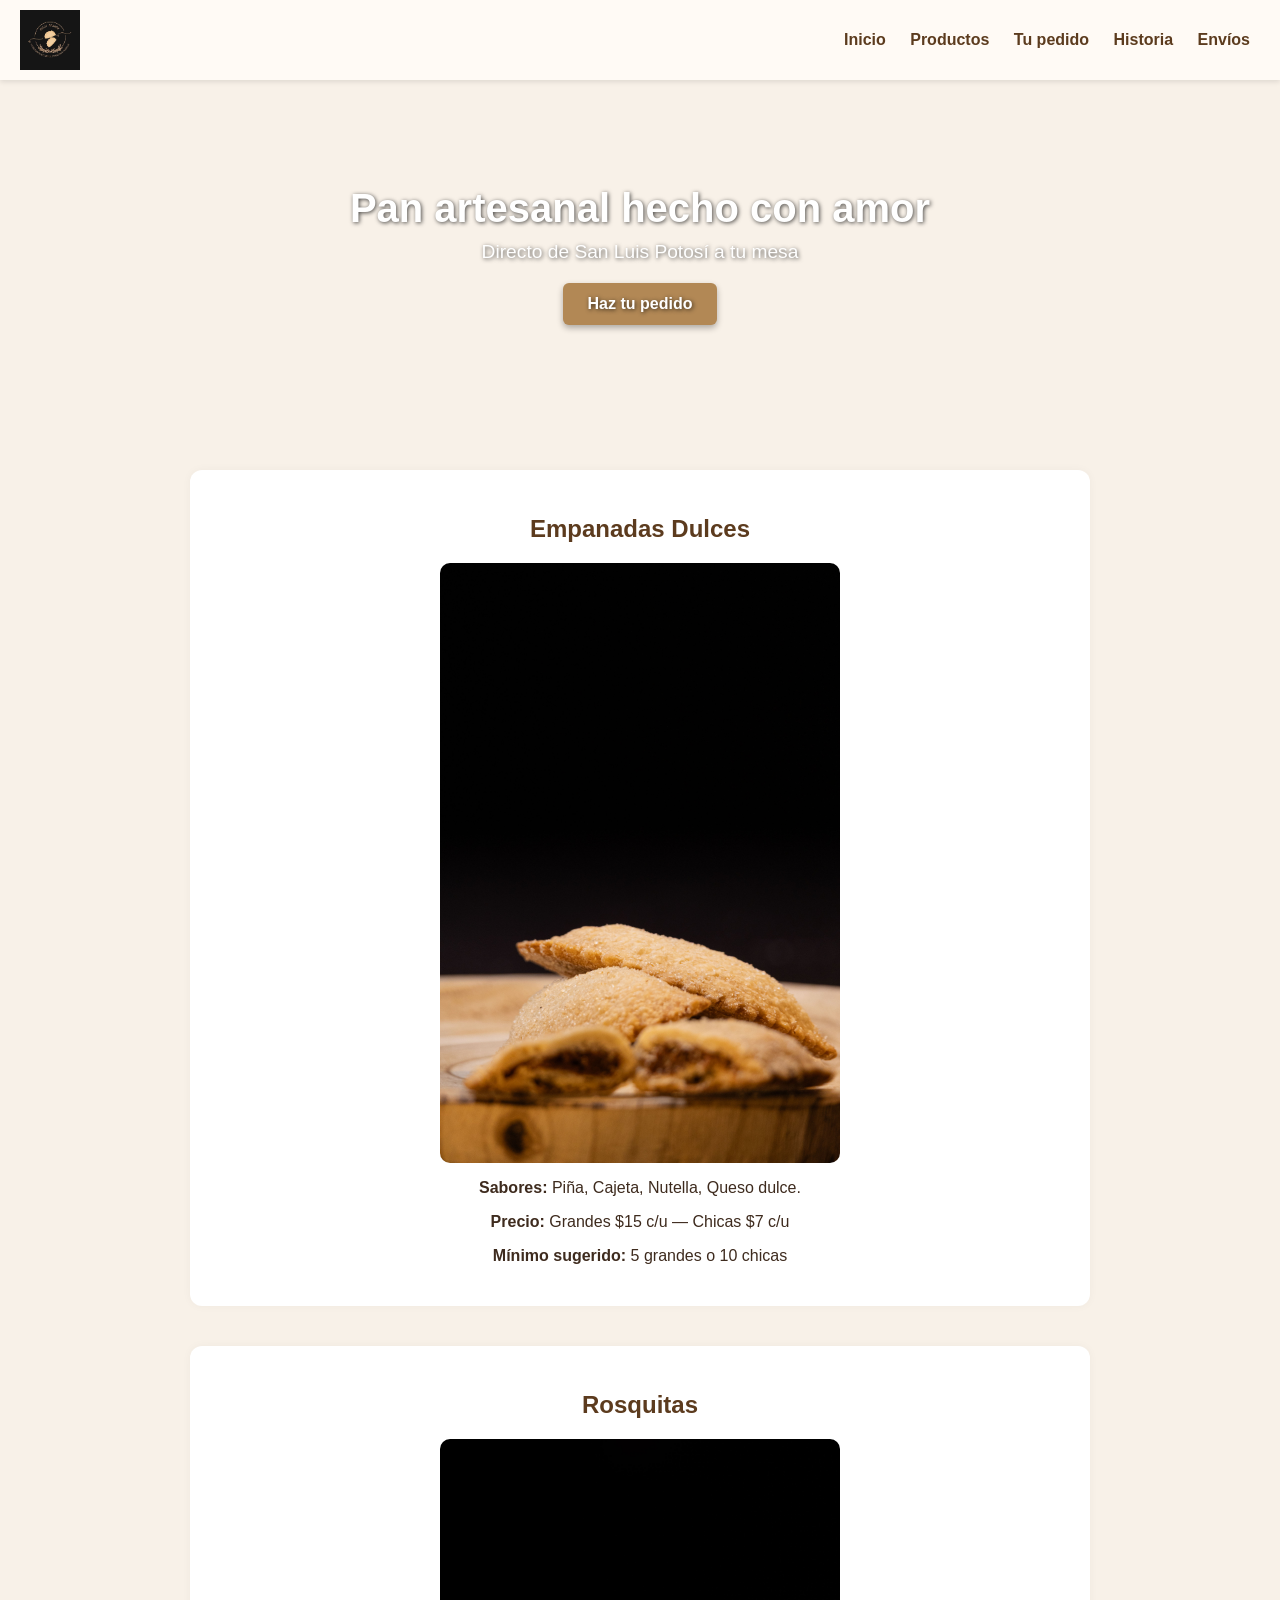
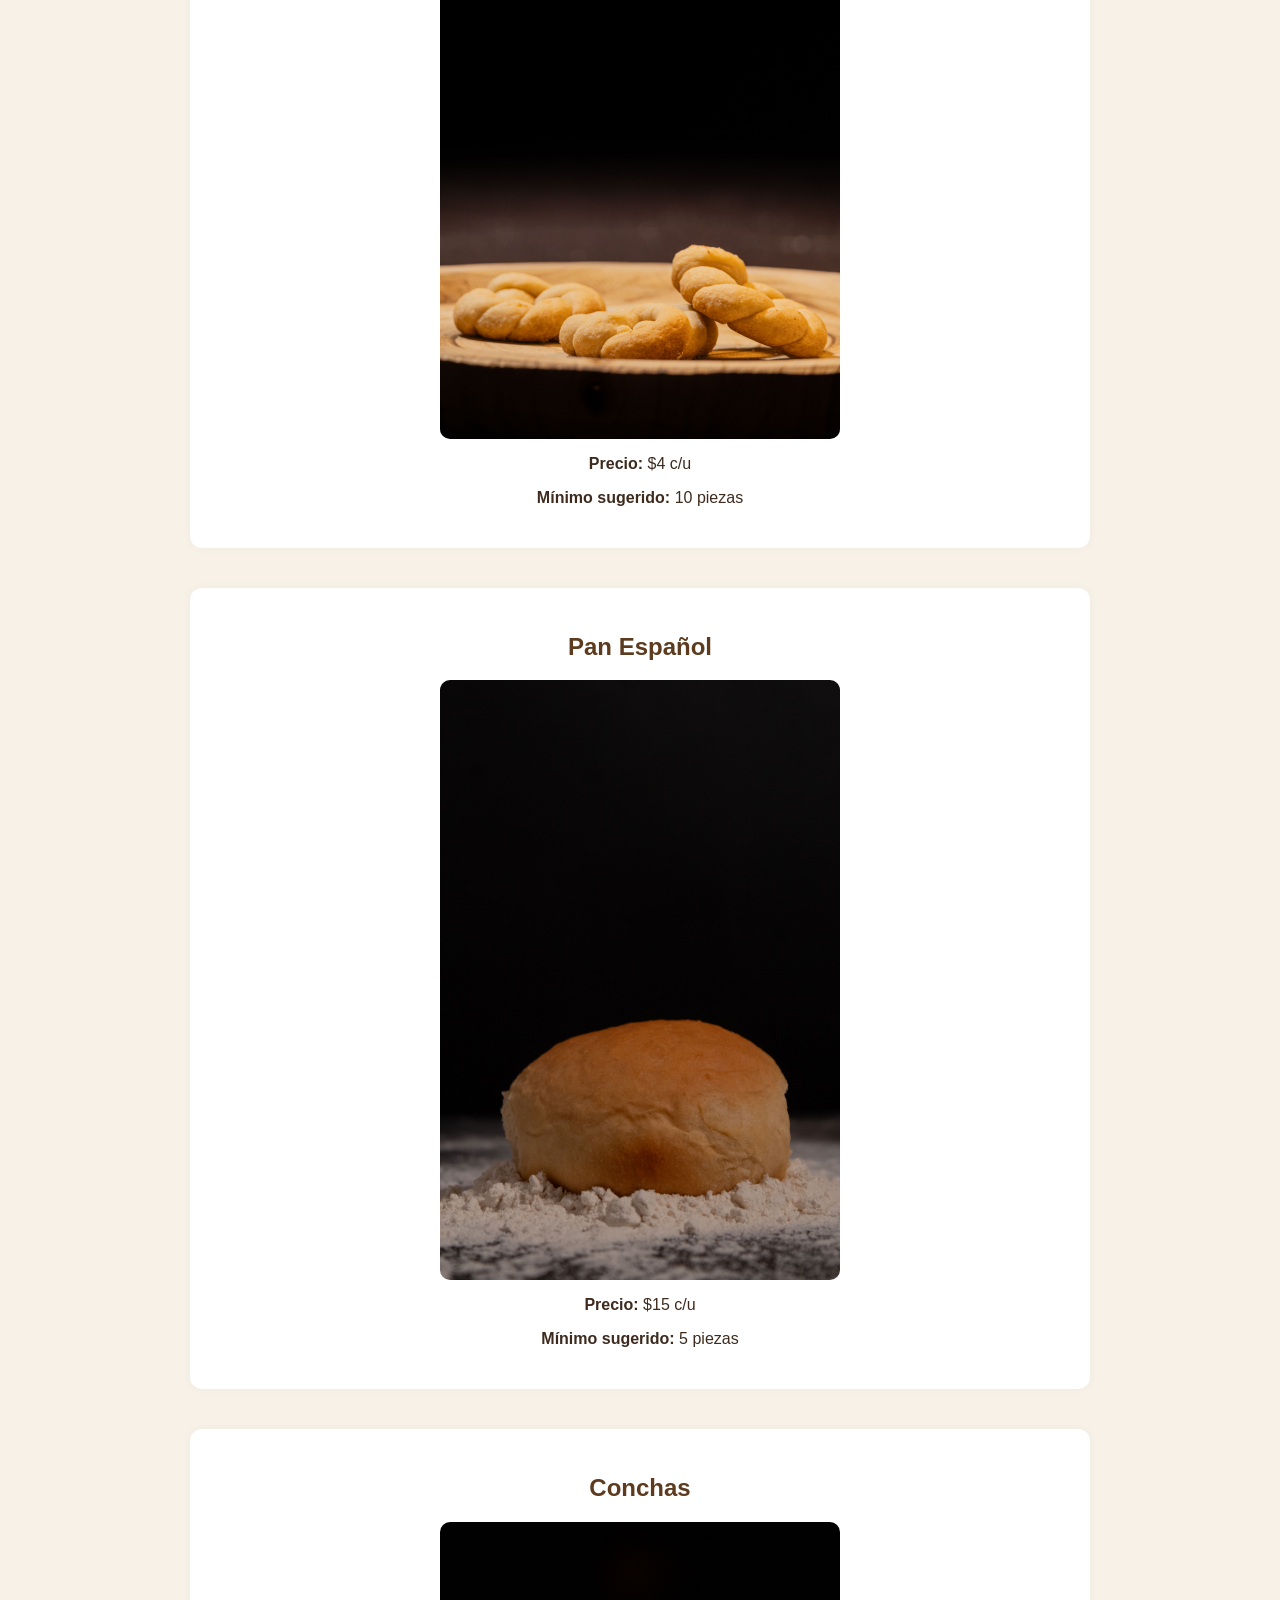
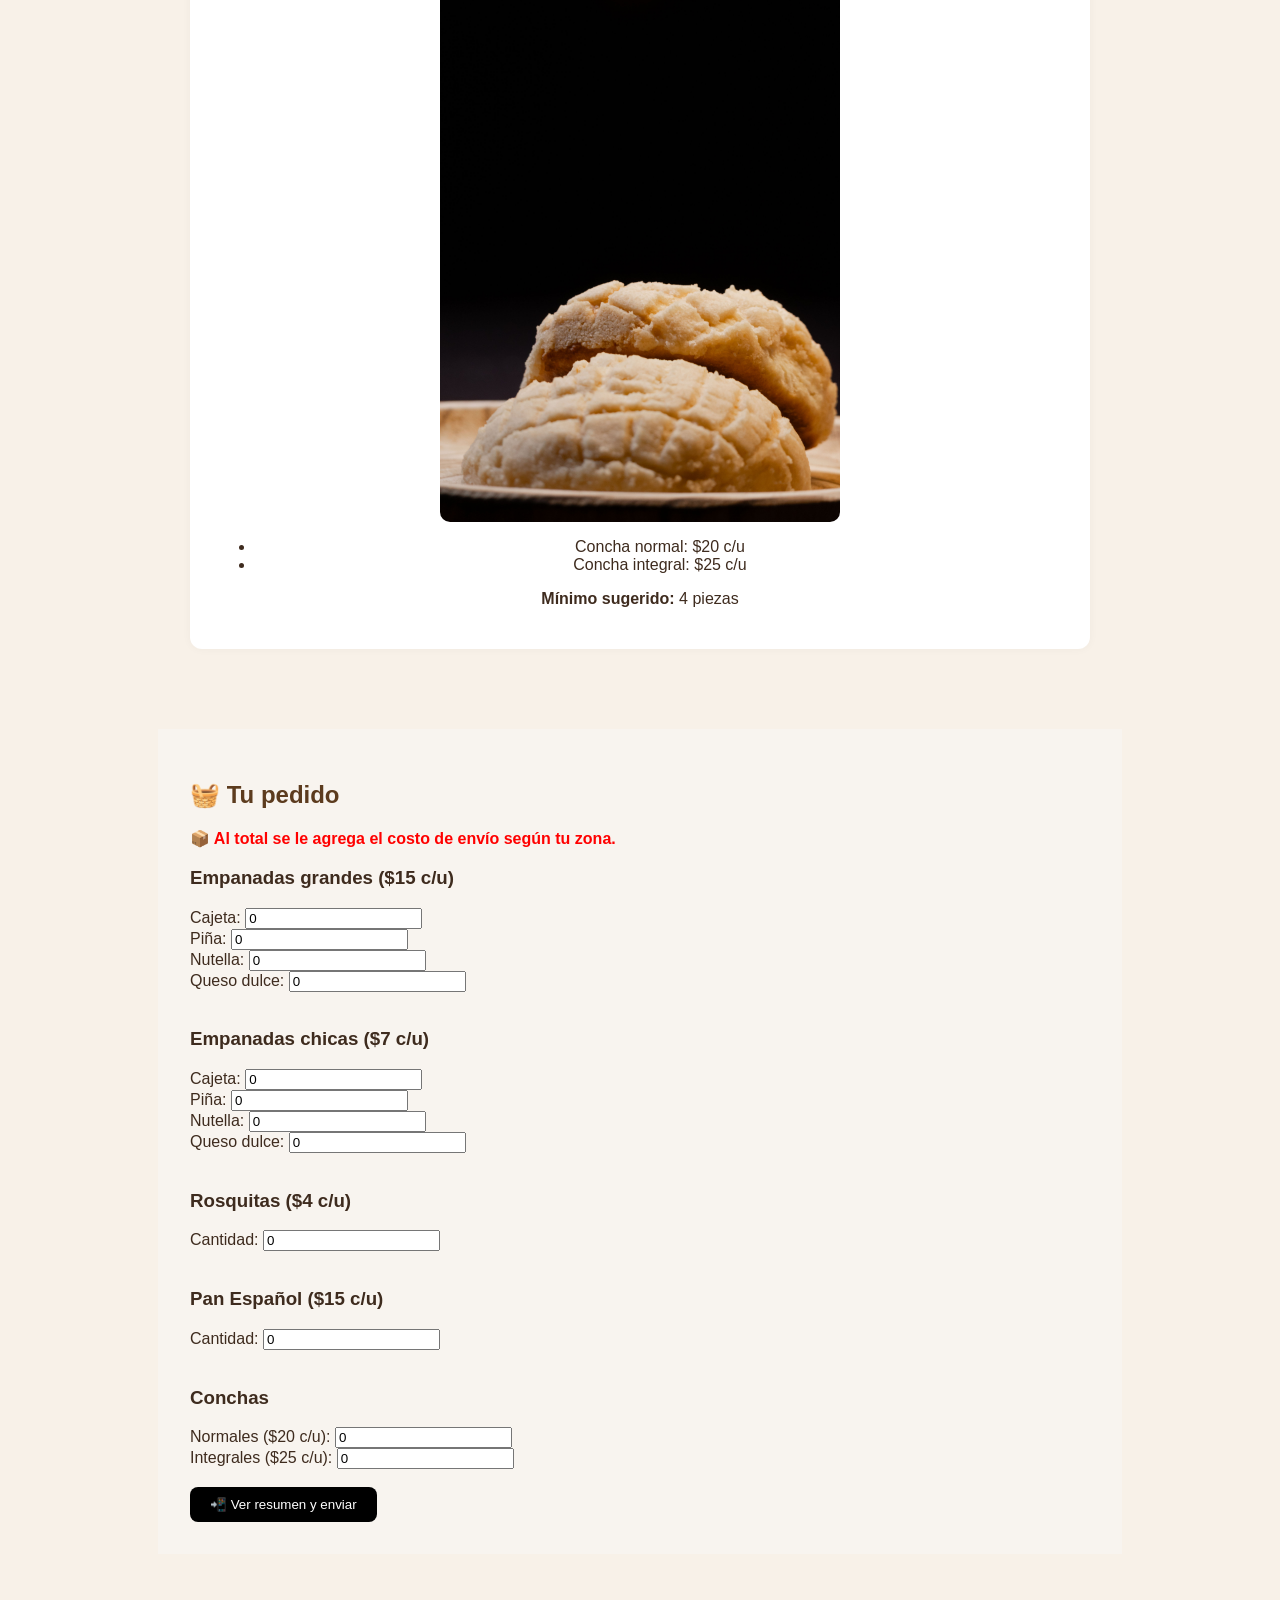
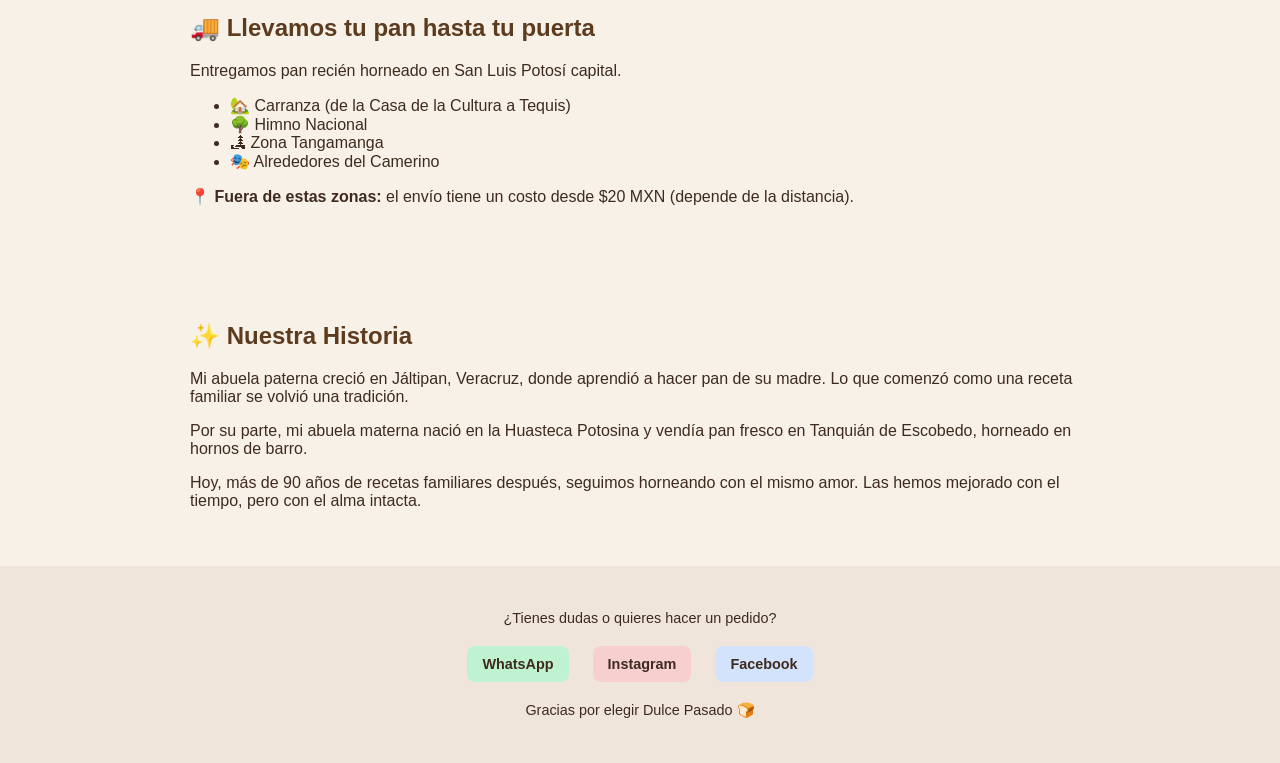
==== commit 090b09c5: "Update index.htmlesoesss" ====
--- a/index.html
+++ b/index.html
@@ -62,12 +62,13 @@
       max-width: 900px;
       margin: auto;
     }
-    .producto, .zona-envio, .historia, .intencion {
+    .producto {
       background-color: #ffffff;
       border-radius: 12px;
       padding: 25px;
       box-shadow: 0 0 10px rgba(0,0,0,0.04);
       margin-bottom: 40px;
+      text-align: center;
     }
     .producto img {
       width: 100%;
@@ -76,7 +77,7 @@
       margin: 15px auto;
       border-radius: 10px;
     }
-    .boton-wsp {
+    .boton {
       display: inline-block;
       background-color: #25D366;
       color: white;
@@ -113,7 +114,6 @@
   <img src="IMG_5514.jpeg" alt="Logo Dulce Pasado" />
   <nav>
     <a href="#banner">Inicio</a>
-    <a href="#intencion">Intención</a>
     <a href="#productos">Productos</a>
     <a href="#pedido">Tu pedido</a>
     <a href="#historia">Historia</a>
@@ -127,29 +127,27 @@
   <a href="#pedido">Haz tu pedido</a>
 </section>
 
-<section id="intencion" class="intencion">
-  <h2>Nuestra intención</h2>
-  <p>Queremos llevarte un pedacito del pasado a través de sabores que reconfortan y unen. En Dulce Pasado, cada pan es una invitación a compartir momentos cálidos en familia, a disfrutar lo artesanal y lo hecho con cariño. Nos inspira la tradición y el sabor auténtico, y por eso, cada pieza está horneada con el alma.</p>
-</section>
-
 <section id="productos">
   <div class="producto">
     <h2>Empanadas Dulces</h2>
     <img src="IMG_6484.jpeg" alt="Empanadas Dulces" />
     <p><strong>Sabores:</strong> Piña, Cajeta, Nutella, Queso dulce.</p>
-    <p><strong>Precio:</strong> $15 c/u</p>
+    <p><strong>Precio:</strong> Grandes $15 c/u — Chicas $7 c/u</p>
+    <p><strong>Mínimo sugerido:</strong> 5 grandes o 10 chicas</p>
   </div>
 
   <div class="producto">
     <h2>Rosquitas</h2>
     <img src="IMG_6479.jpeg" alt="Rosquitas" />
     <p><strong>Precio:</strong> $4 c/u</p>
+    <p><strong>Mínimo sugerido:</strong> 10 piezas</p>
   </div>
 
   <div class="producto">
     <h2>Pan Español</h2>
     <img src="IMG_1364.jpeg" alt="Pan Español" />
     <p><strong>Precio:</strong> $15 c/u</p>
+    <p><strong>Mínimo sugerido:</strong> 5 piezas</p>
   </div>
 
   <div class="producto">
@@ -159,20 +157,27 @@
       <li>Concha normal: $20 c/u</li>
       <li>Concha integral: $25 c/u</li>
     </ul>
-  </div>
-</section>
-
-<!-- 🥐 PEDIDO NORMAL -->
+    <p><strong>Mínimo sugerido:</strong> 4 piezas</p>
+  </div>
+</section>
+
+<!-- 🥐 FORMULARIO DE PEDIDO -->
 <section id="pedido" style="padding: 2em; background-color: #f8f4ef;">
   <h2>🧺 Tu pedido</h2>
-  <p style="color:red; font-weight:bold;">📦 Recuerda: al total se le agrega el costo de envío según tu zona.</p>
+  <p style="color:red; font-weight:bold;">📦 Al total se le agrega el costo de envío según tu zona.</p>
 
   <form id="pedidoForm">
-    <h3>Empanadas ($15 c/u)</h3>
-    <label>Cajeta: <input type="number" id="emp_cajeta" value="0" min="0"></label><br>
-    <label>Piña: <input type="number" id="emp_pina" value="0" min="0"></label><br>
-    <label>Nutella: <input type="number" id="emp_nutella" value="0" min="0"></label><br>
-    <label>Queso dulce: <input type="number" id="emp_queso" value="0" min="0"></label><br><br>
+    <h3>Empanadas grandes ($15 c/u)</h3>
+    <label>Cajeta: <input type="number" id="emp_grande_cajeta" value="0" min="0"></label><br>
+    <label>Piña: <input type="number" id="emp_grande_pina" value="0" min="0"></label><br>
+    <label>Nutella: <input type="number" id="emp_grande_nutella" value="0" min="0"></label><br>
+    <label>Queso dulce: <input type="number" id="emp_grande_queso" value="0" min="0"></label><br><br>
+
+    <h3>Empanadas chicas ($7 c/u)</h3>
+    <label>Cajeta: <input type="number" id="emp_chica_cajeta" value="0" min="0"></label><br>
+    <label>Piña: <input type="number" id="emp_chica_pina" value="0" min="0"></label><br>
+    <label>Nutella: <input type="number" id="emp_chica_nutella" value="0" min="0"></label><br>
+    <label>Queso dulce: <input type="number" id="emp_chica_queso" value="0" min="0"></label><br><br>
 
     <h3>Rosquitas ($4 c/u)</h3>
     <label>Cantidad: <input type="number" id="rosquitas" value="0" min="0"></label><br><br>
@@ -193,7 +198,10 @@
     <p id="totalPedido" style="font-weight:bold;"></p>
     <p>📦 A esto se le agrega el costo de envío según tu zona.</p>
 
-    <button onclick="enviarWhatsApp()" style="background:#25D366; color:white; padding:10px 15px; border:none; border-radius:8px; cursor:pointer;">Enviar por WhatsApp</button>
+    <p style="margin-top:10px;">👉 ¿A dónde quieres enviarlo?</p>
+    <button onclick="enviarPedido('whatsapp')" style="background:#25D366; color:white; padding:10px 15px; border:none; border-radius:8px; cursor:pointer;">WhatsApp</button>
+    <button onclick="enviarPedido('instagram')" style="background:#f7cfcf; color:#3e2b1e; padding:10px 15px; border:none; border-radius:8px; cursor:pointer;">Instagram DM</button>
+    <button onclick="enviarPedido('facebook')" style="background:#3b5998; color:white; padding:10px 15px; border:none; border-radius:8px; cursor:pointer;">Facebook</button>
   </div>
 </section>
 
@@ -207,7 +215,7 @@
     <li>🏞 Zona Tangamanga</li>
     <li>🎭 Alrededores del Camerino</li>
   </ul>
-  <p><strong>📍 Fuera de estas zonas:</strong> el envío tiene un costo desde $20 MXN (depende la distancia).</p>
+  <p><strong>📍 Fuera de estas zonas:</strong> el envío tiene un costo desde $20 MXN (depende de la distancia).</p>
 </section>
 
 <!-- 📜 HISTORIA -->
@@ -220,7 +228,7 @@
 
 <footer>
   <p>¿Tienes dudas o quieres hacer un pedido?</p>
-  <a href="https://wa.me/524445481177" target="_blank" class="boton-wsp">WhatsApp</a>
+  <a href="https://wa.me/524445481177" target="_blank" class="whatsapp">WhatsApp</a>
   <a href="https://www.instagram.com/pan_dulcepasado" target="_blank" class="instagram">Instagram</a>
   <a href="https://www.facebook.com/share/16HTqVAuUz/?mibextid=wwXIfr" target="_blank" class="facebook">Facebook</a>
   <p style="margin-top: 15px;">Gracias por elegir Dulce Pasado 🍞</p>
@@ -231,27 +239,52 @@
   let mensaje = "";
   let total = 0;
 
-  const empCajeta = parseInt(document.getElementById('emp_cajeta').value) || 0;
-  const empPina = parseInt(document.getElementById('emp_pina').value) || 0;
-  const empNutella = parseInt(document.getElementById('emp_nutella').value) || 0;
-  const empQueso = parseInt(document.getElementById('emp_queso').value) || 0;
+  // EMPANADAS GRANDES
+  const empGrandeSabores = [
+    {id: 'emp_grande_cajeta', nombre: 'Cajeta'},
+    {id: 'emp_grande_pina', nombre: 'Piña'},
+    {id: 'emp_grande_nutella', nombre: 'Nutella'},
+    {id: 'emp_grande_queso', nombre: 'Queso dulce'}
+  ];
+  let totalGrandes = 0;
+  empGrandeSabores.forEach(sabor => {
+    let cantidad = parseInt(document.getElementById(sabor.id).value) || 0;
+    if (cantidad > 0) {
+      mensaje += `🥟 ${cantidad} empanadas GRANDES de ${sabor.nombre}\n`;
+      total += cantidad * 15;
+      totalGrandes += cantidad;
+    }
+  });
+
+  // EMPANADAS CHICAS
+  const empChicaSabores = [
+    {id: 'emp_chica_cajeta', nombre: 'Cajeta'},
+    {id: 'emp_chica_pina', nombre: 'Piña'},
+    {id: 'emp_chica_nutella', nombre: 'Nutella'},
+    {id: 'emp_chica_queso', nombre: 'Queso dulce'}
+  ];
+  let totalChicas = 0;
+  empChicaSabores.forEach(sabor => {
+    let cantidad = parseInt(document.getElementById(sabor.id).value) || 0;
+    if (cantidad > 0) {
+      mensaje += `🥟 ${cantidad} empanadas CHICAS de ${sabor.nombre}\n`;
+      total += cantidad * 7;
+      totalChicas += cantidad;
+    }
+  });
+
+  // OTROS PRODUCTOS
   const rosquitas = parseInt(document.getElementById('rosquitas').value) || 0;
+  if(rosquitas > 0){ mensaje += `🍩 ${rosquitas} rosquitas\n`; total += rosquitas * 4; }
+
   const pan = parseInt(document.getElementById('pan').value) || 0;
+  if(pan > 0){ mensaje += `🥖 ${pan} pan español\n`; total += pan * 15; }
+
   const conchaNormal = parseInt(document.getElementById('concha_normal').value) || 0;
+  if(conchaNormal > 0){ mensaje += `🍪 ${conchaNormal} conchas normales\n`; total += conchaNormal * 20; }
+
   const conchaIntegral = parseInt(document.getElementById('concha_integral').value) || 0;
-
-  if(empCajeta + empPina + empNutella + empQueso > 0){
-    mensaje += "🥟 Empanadas:\n";
-    if(empCajeta > 0){ mensaje += `- ${empCajeta} de Cajeta\n`; total += empCajeta * 15; }
-    if(empPina > 0){ mensaje += `- ${empPina} de Piña\n`; total += empPina * 15; }
-    if(empNutella > 0){ mensaje += `- ${empNutella} de Nutella\n`; total += empNutella * 15; }
-    if(empQueso > 0){ mensaje += `- ${empQueso} de Queso dulce\n`; total += empQueso * 15; }
-  }
-
-  if(rosquitas > 0){ mensaje += `🍩 Rosquitas: ${rosquitas}\n`; total += rosquitas * 4; }
-  if(pan > 0){ mensaje += `🥖 Pan Español: ${pan}\n`; total += pan * 15; }
-  if(conchaNormal > 0){ mensaje += `🍪 Conchas normales: ${conchaNormal}\n`; total += conchaNormal * 20; }
-  if(conchaIntegral > 0){ mensaje += `🍪 Conchas integrales: ${conchaIntegral}\n`; total += conchaIntegral * 25; }
+  if(conchaIntegral > 0){ mensaje += `🍪 ${conchaIntegral} conchas integrales\n`; total += conchaIntegral * 25; }
 
   if(mensaje === ""){
     alert("Por favor agrega al menos un producto");
@@ -263,10 +296,22 @@
   document.getElementById('resumen').style.display = "block";
 }
 
-function enviarWhatsApp(){
+function enviarPedido(red) {
   const mensaje = document.getElementById('listaPedido').innerText + "\n" + document.getElementById('totalPedido').innerText + "\n📦 A esto se le agrega el costo de envío según tu zona.";
-  const url = `https://wa.me/524445481177?text=${encodeURIComponent(mensaje)}`;
-  window.open(url, '_blank');
+  const mensajeCodificado = encodeURIComponent(mensaje);
+
+  if (red === 'whatsapp') {
+    window.open(`https://wa.me/524445481177?text=${mensajeCodificado}`, '_blank');
+  } else {
+    navigator.clipboard.writeText(mensaje).then(() => {
+      alert("✅ Tu pedido se copió al portapapeles. Abre " + red.toUpperCase() + " y pégalo en el mensaje.");
+      if (red === 'instagram') {
+        window.open("https://www.instagram.com/pan_dulcepasado", "_blank");
+      } else if (red === 'facebook') {
+        window.open("https://www.facebook.com/share/16HTqVAuUz/?mibextid=wwXIfr", "_blank");
+      }
+    });
+  }
 }
 </script>
 
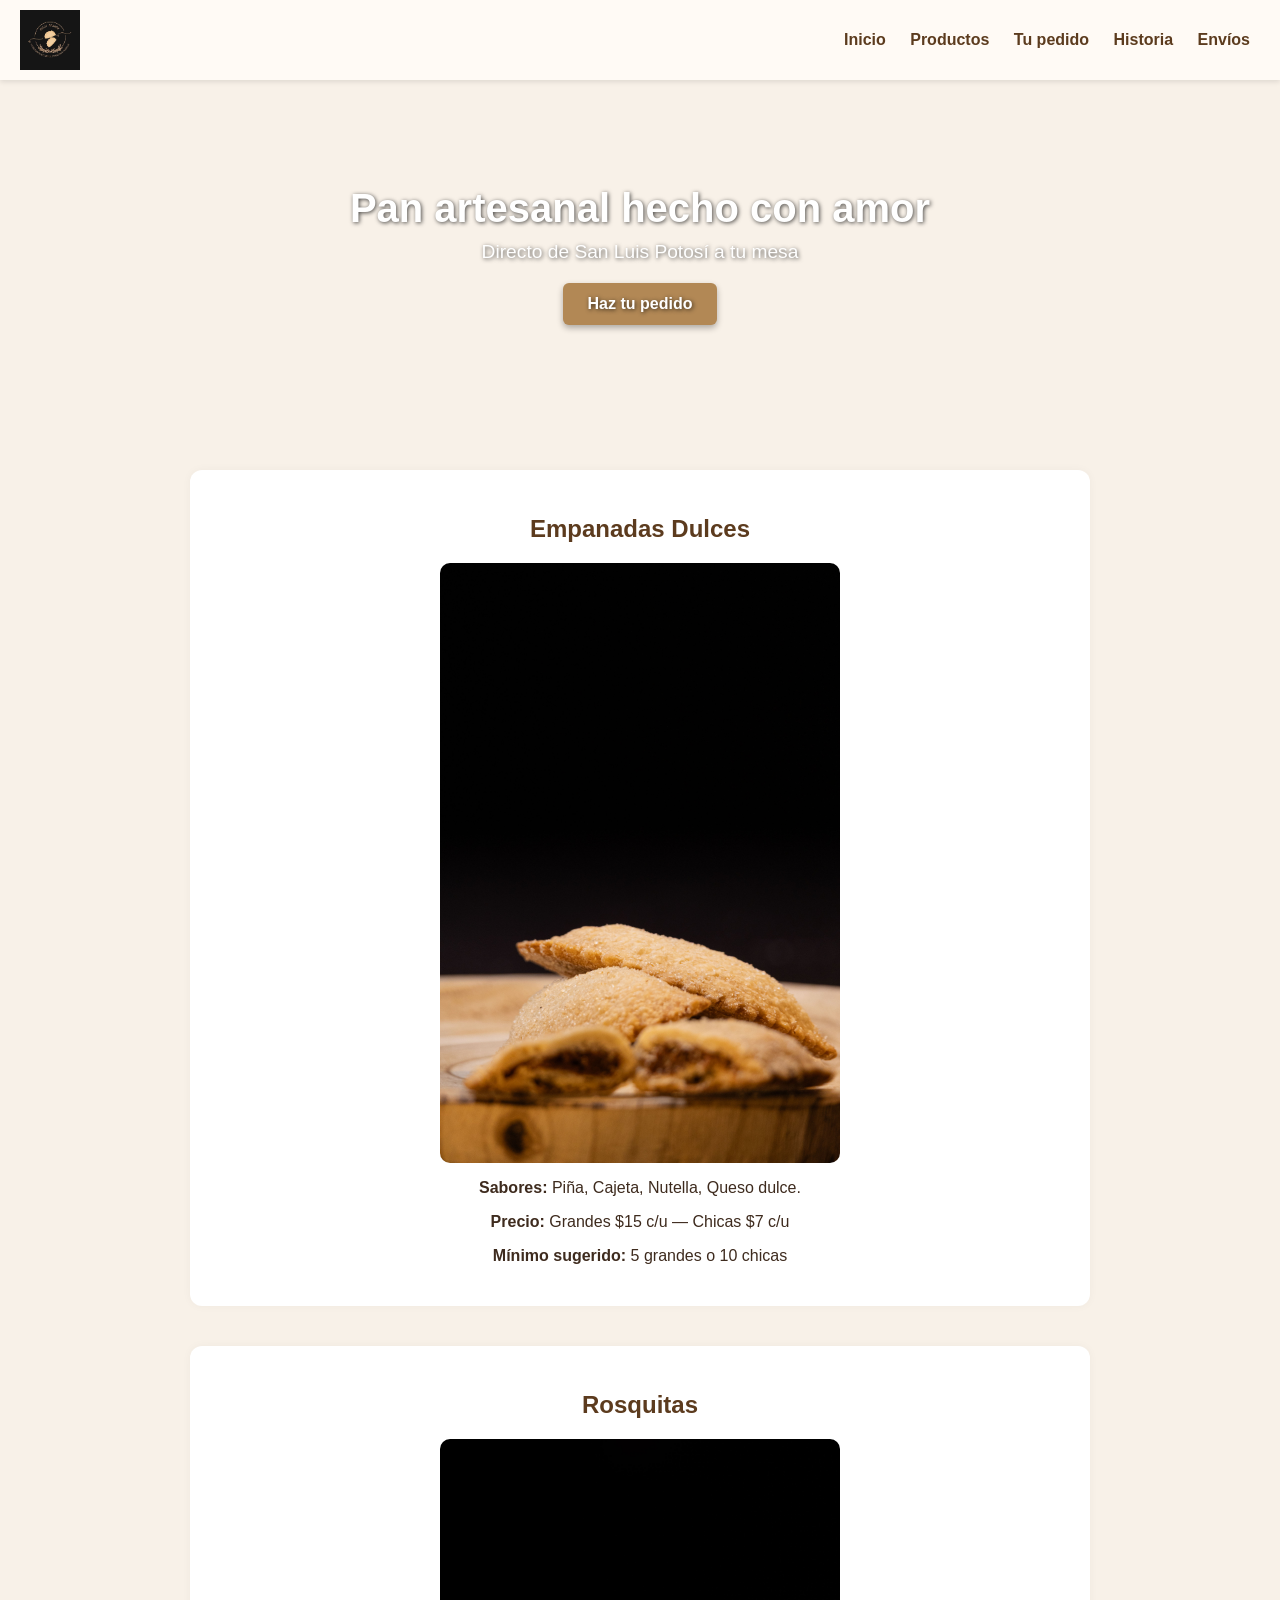
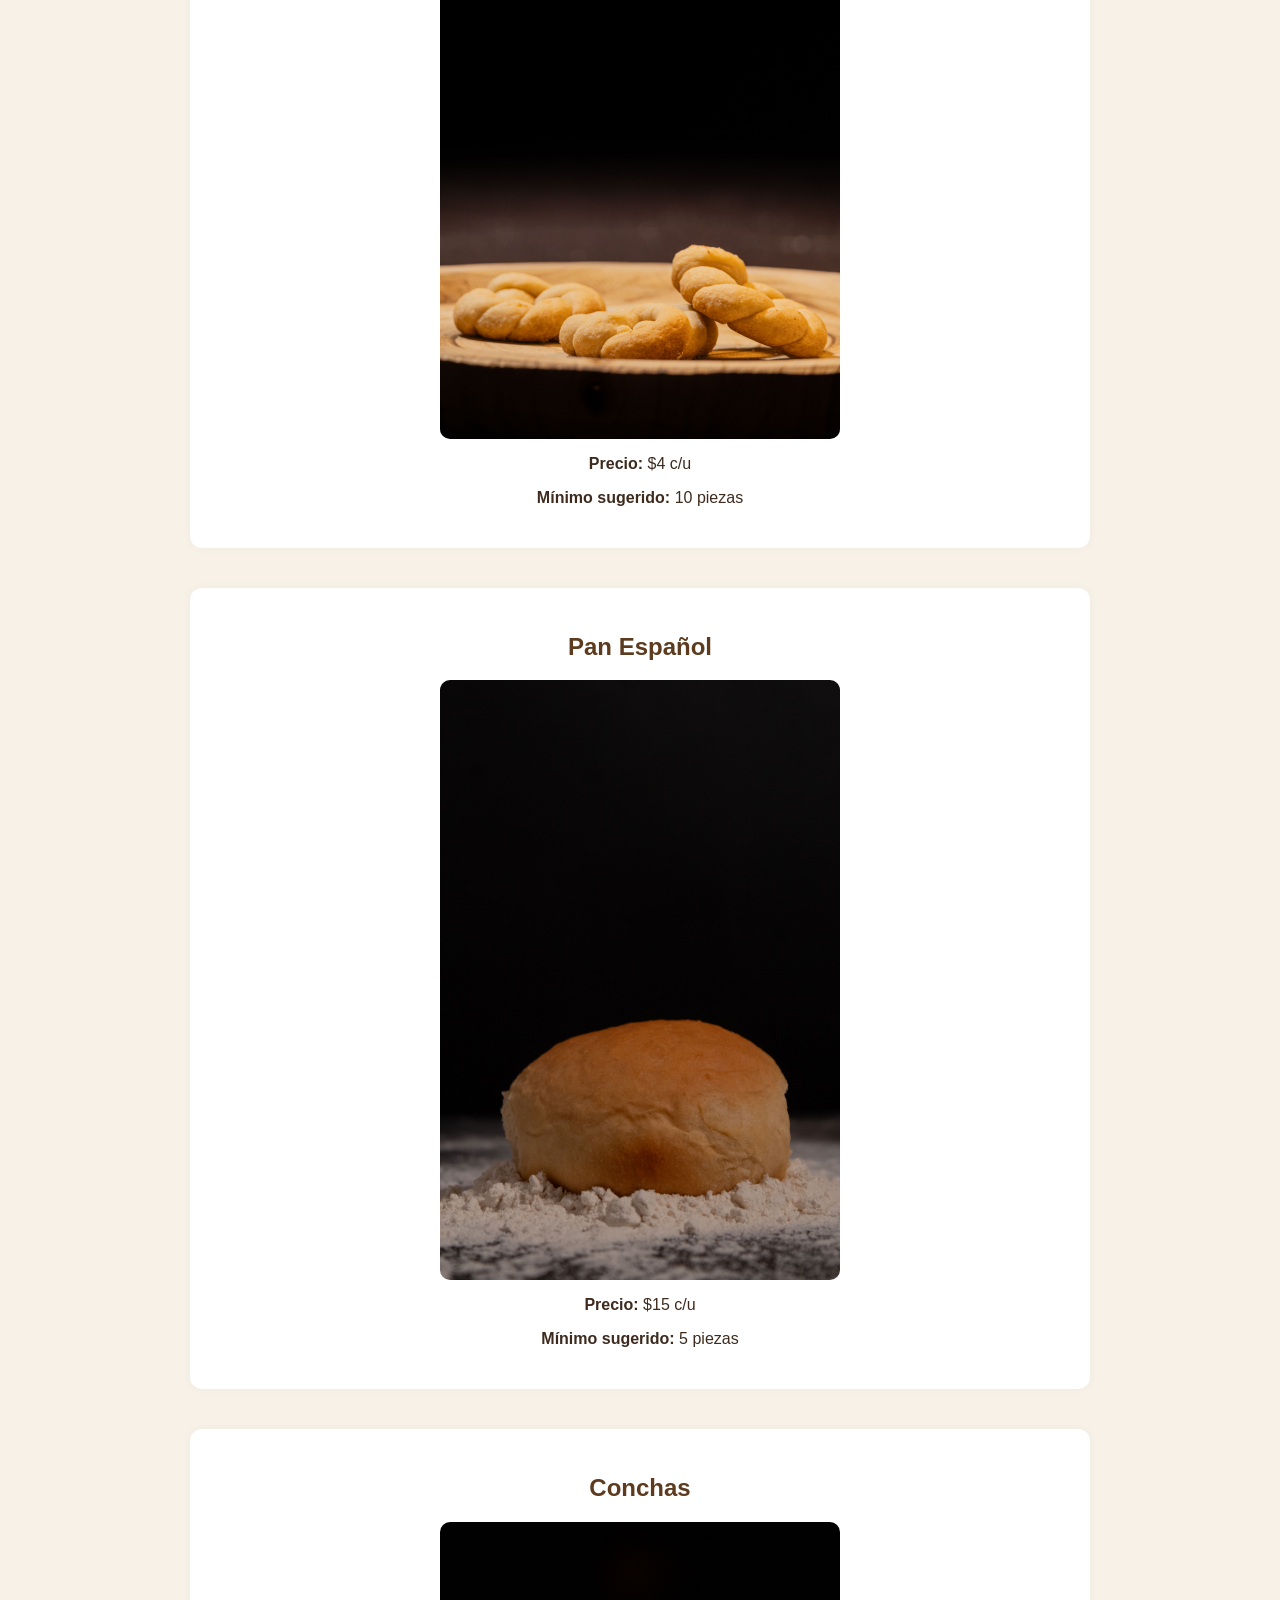
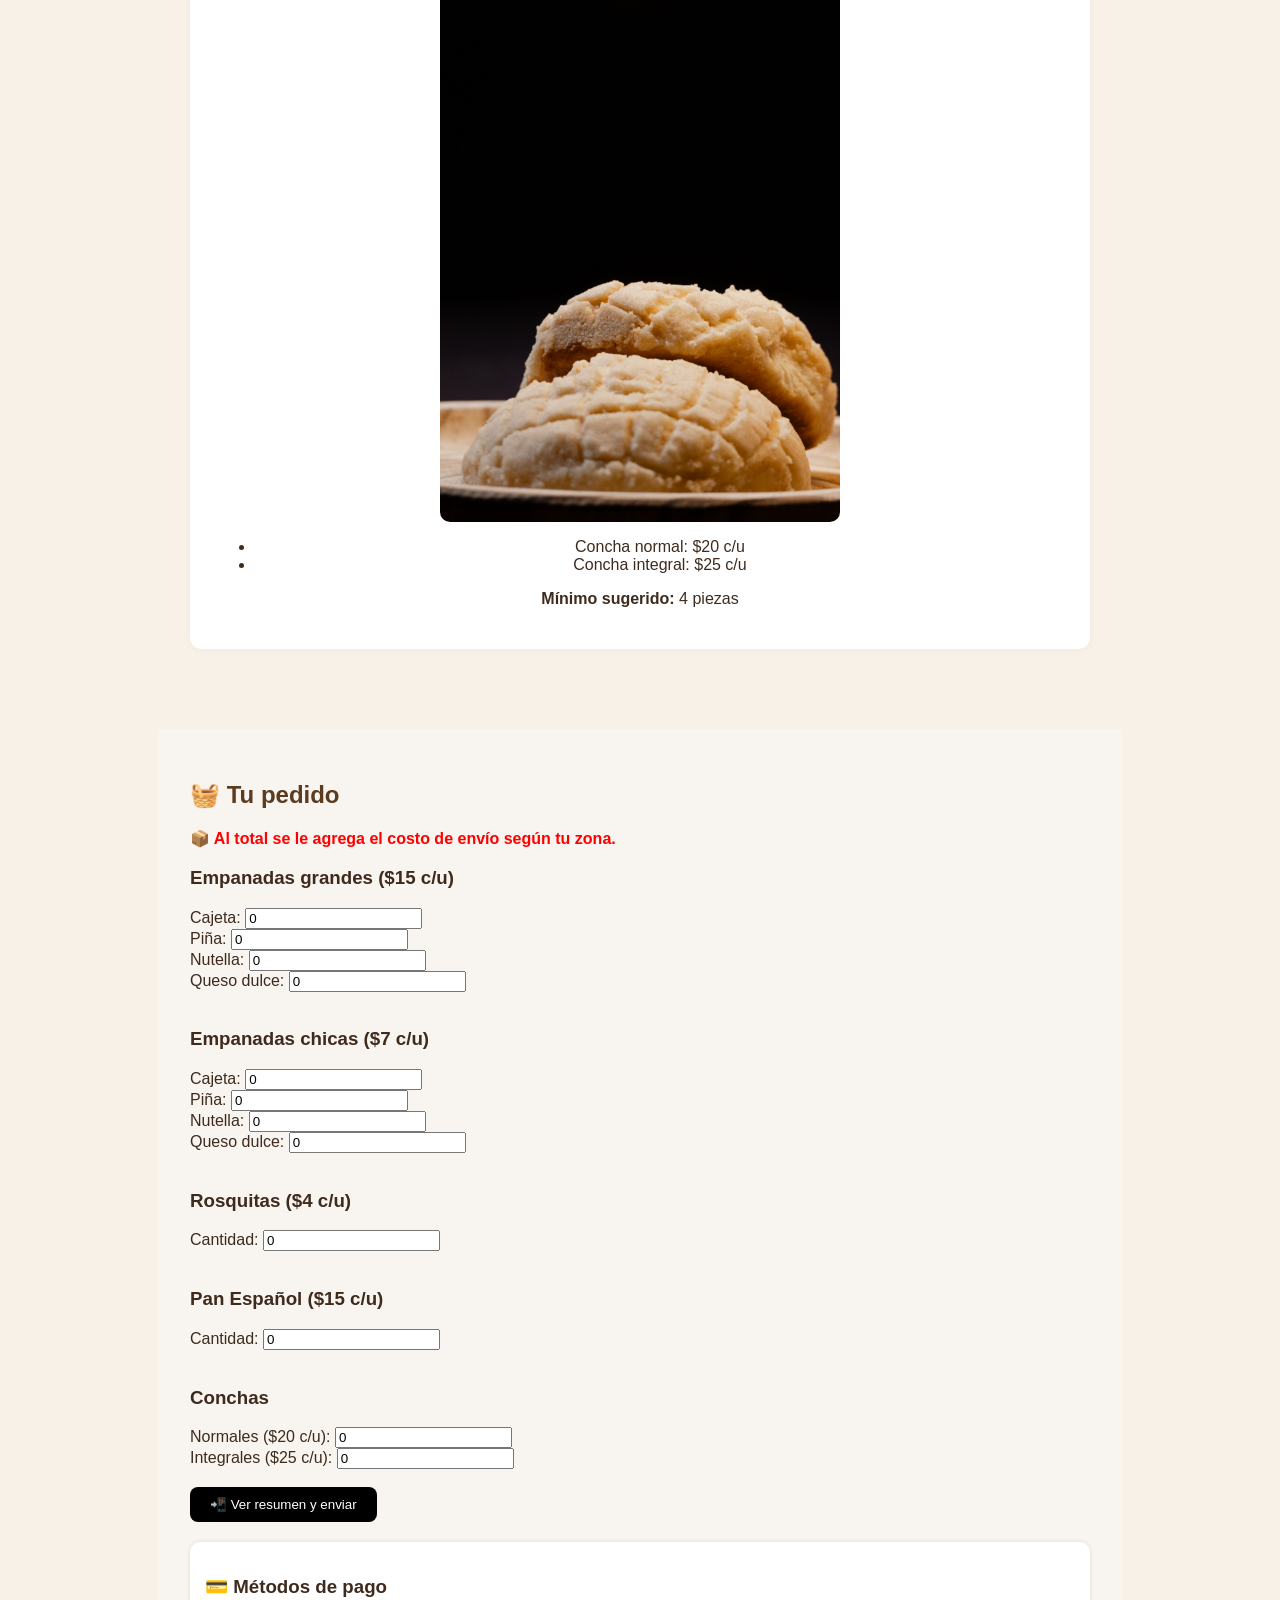
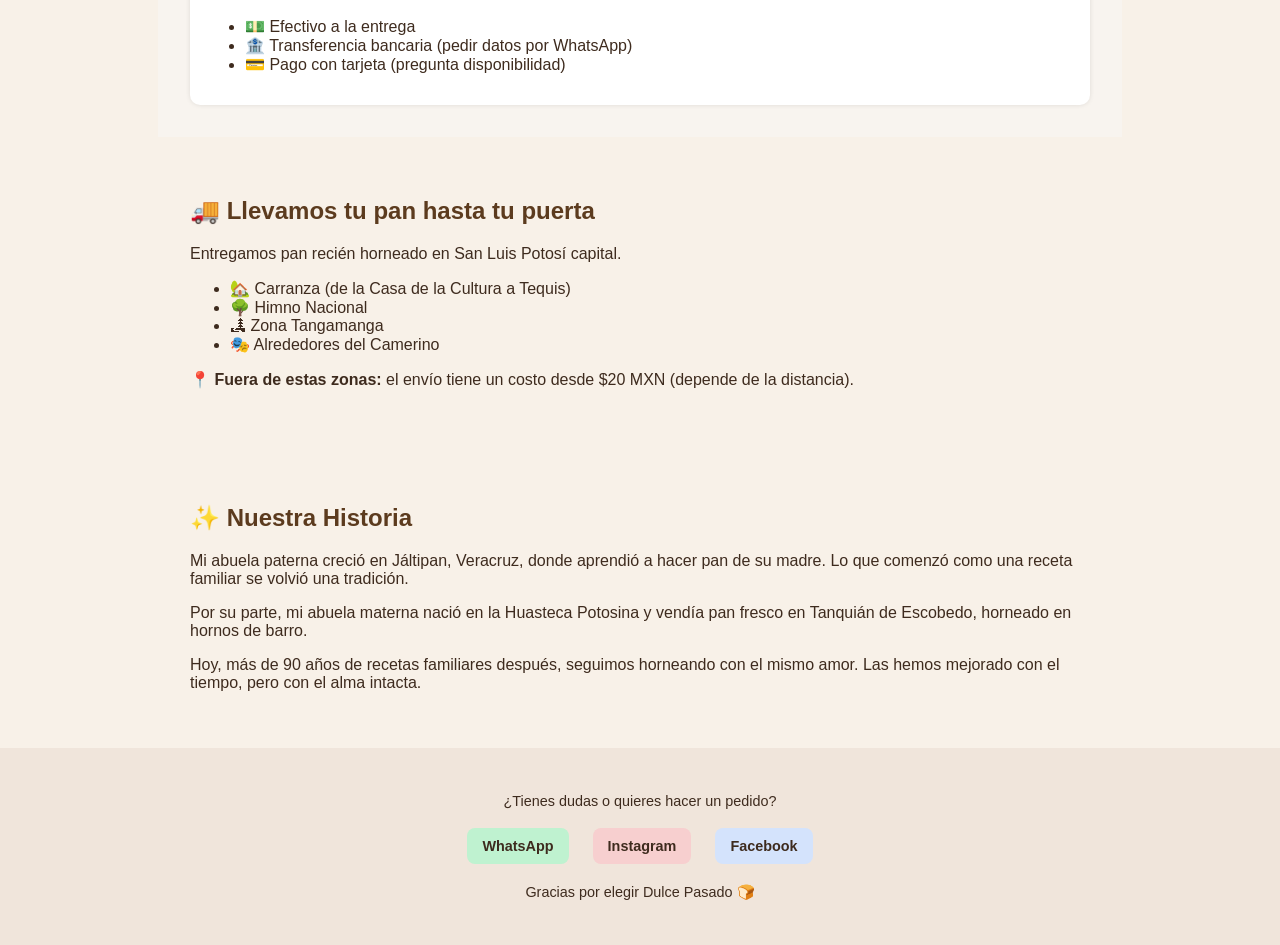
==== commit 2b0e2ca9: "Update index.htmleypedidosatodos!eso!" ====
--- a/index.html
+++ b/index.html
@@ -106,6 +106,13 @@
     footer .facebook { background-color: #d4e3fc; }
     footer .whatsapp { background-color: #bff2d0; }
     h2 { color: #5c3b1e; }
+    .pagos {
+      background-color: #fff;
+      padding: 15px;
+      border-radius: 10px;
+      margin-top: 20px;
+      box-shadow: 0 0 5px rgba(0,0,0,0.1);
+    }
   </style>
 </head>
 <body>
@@ -202,6 +209,16 @@
     <button onclick="enviarPedido('whatsapp')" style="background:#25D366; color:white; padding:10px 15px; border:none; border-radius:8px; cursor:pointer;">WhatsApp</button>
     <button onclick="enviarPedido('instagram')" style="background:#f7cfcf; color:#3e2b1e; padding:10px 15px; border:none; border-radius:8px; cursor:pointer;">Instagram DM</button>
     <button onclick="enviarPedido('facebook')" style="background:#3b5998; color:white; padding:10px 15px; border:none; border-radius:8px; cursor:pointer;">Facebook</button>
+  </div>
+
+  <!-- Métodos de pago -->
+  <div class="pagos">
+    <h3>💳 Métodos de pago</h3>
+    <ul>
+      <li>💵 Efectivo a la entrega</li>
+      <li>🏦 Transferencia bancaria (pedir datos por WhatsApp)</li>
+      <li>💳 Pago con tarjeta (pregunta disponibilidad)</li>
+    </ul>
   </div>
 </section>
 
@@ -236,7 +253,7 @@
 
 <script>
 function generarPedido() {
-  let mensaje = "";
+  let mensaje = "📩 Hola, me comunico con Dulce Pasado.\nQuisiera hacer un pedido:\n\n";
   let total = 0;
 
   // EMPANADAS GRANDES
@@ -246,13 +263,11 @@
     {id: 'emp_grande_nutella', nombre: 'Nutella'},
     {id: 'emp_grande_queso', nombre: 'Queso dulce'}
   ];
-  let totalGrandes = 0;
   empGrandeSabores.forEach(sabor => {
     let cantidad = parseInt(document.getElementById(sabor.id).value) || 0;
     if (cantidad > 0) {
       mensaje += `🥟 ${cantidad} empanadas GRANDES de ${sabor.nombre}\n`;
       total += cantidad * 15;
-      totalGrandes += cantidad;
     }
   });
 
@@ -263,13 +278,11 @@
     {id: 'emp_chica_nutella', nombre: 'Nutella'},
     {id: 'emp_chica_queso', nombre: 'Queso dulce'}
   ];
-  let totalChicas = 0;
   empChicaSabores.forEach(sabor => {
     let cantidad = parseInt(document.getElementById(sabor.id).value) || 0;
     if (cantidad > 0) {
       mensaje += `🥟 ${cantidad} empanadas CHICAS de ${sabor.nombre}\n`;
       total += cantidad * 7;
-      totalChicas += cantidad;
     }
   });
 
@@ -286,34 +299,24 @@
   const conchaIntegral = parseInt(document.getElementById('concha_integral').value) || 0;
   if(conchaIntegral > 0){ mensaje += `🍪 ${conchaIntegral} conchas integrales\n`; total += conchaIntegral * 25; }
 
-  if(mensaje === ""){
+  if(mensaje === "📩 Hola, me comunico con Dulce Pasado.\nQuisiera hacer un pedido:\n\n"){
     alert("Por favor agrega al menos un producto");
     return;
   }
 
+  mensaje += `\n💰 Total: $${total} MXN\n📦 A esto se le agrega el costo de envío según tu zona.`;
+
   document.getElementById('listaPedido').innerText = mensaje;
-  document.getElementById('totalPedido').innerText = `💰 Total: $${total} MXN`;
+  document.getElementById('totalPedido').innerText = ``;
   document.getElementById('resumen').style.display = "block";
 }
 
 function enviarPedido(red) {
-  const mensaje = document.getElementById('listaPedido').innerText + "\n" + document.getElementById('totalPedido').innerText + "\n📦 A esto se le agrega el costo de envío según tu zona.";
+  const mensaje = document.getElementById('listaPedido').innerText;
   const mensajeCodificado = encodeURIComponent(mensaje);
 
   if (red === 'whatsapp') {
     window.open(`https://wa.me/524445481177?text=${mensajeCodificado}`, '_blank');
   } else {
     navigator.clipboard.writeText(mensaje).then(() => {
-      alert("✅ Tu pedido se copió al portapapeles. Abre " + red.toUpperCase() + " y pégalo en el mensaje.");
-      if (red === 'instagram') {
-        window.open("https://www.instagram.com/pan_dulcepasado", "_blank");
-      } else if (red === 'facebook') {
-        window.open("https://www.facebook.com/share/16HTqVAuUz/?mibextid=wwXIfr", "_blank");
-      }
-    });
-  }
-}
-</script>
-
-</body>
-</html>
+      alert("✅ Tu pedido se copió al portapapeles. Abre " + red.to
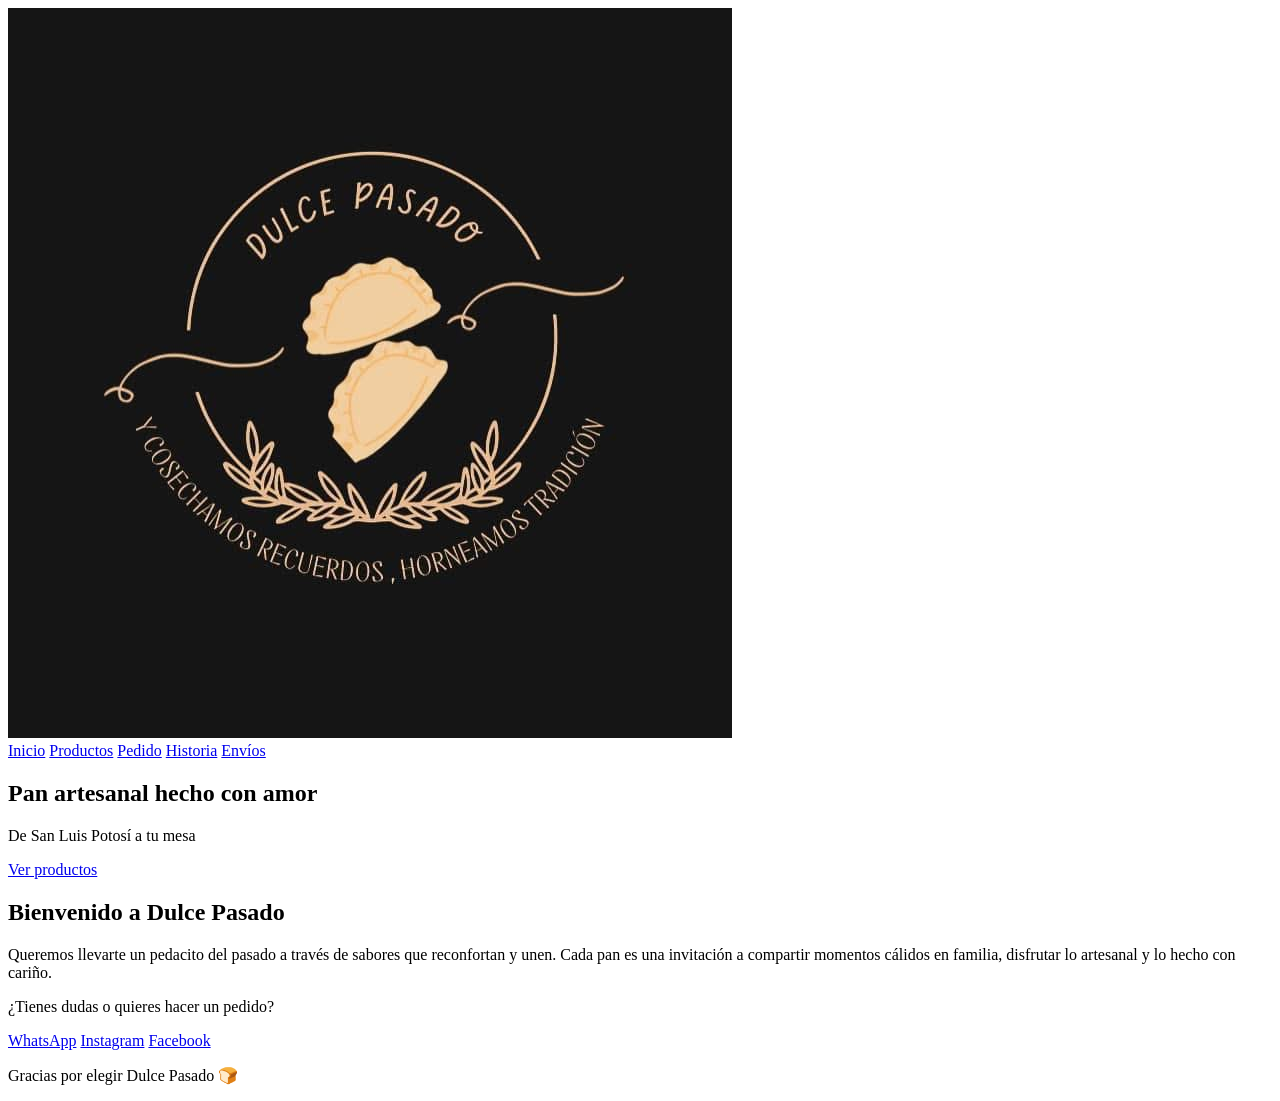
==== commit 32c09bd3: "Update index.html.multipages" ====
--- a/index.html
+++ b/index.html
@@ -1,322 +1,50 @@
 <!DOCTYPE html>
 <html lang="es">
 <head>
-  <meta charset="UTF-8" />
-  <meta name="viewport" content="width=device-width, initial-scale=1.0"/>
-  <title>Dulce Pasado</title>
-  <style>
-    html { scroll-behavior: smooth; scroll-padding-top: 80px; }
-    body {
-      background-color: #f8f1e8;
-      color: #3e2b1e;
-      margin: 0;
-      padding: 0;
-      font-family: 'Segoe UI', sans-serif;
-    }
-    header {
-      position: sticky;
-      top: 0;
-      background-color: #fffaf5;
-      display: flex;
-      justify-content: space-between;
-      align-items: center;
-      padding: 10px 20px;
-      box-shadow: 0 2px 5px rgba(0,0,0,0.1);
-      z-index: 1000;
-    }
-    header img { height: 60px; }
-    nav a {
-      margin: 0 10px;
-      text-decoration: none;
-      color: #5c3b1e;
-      font-weight: bold;
-    }
-    nav a:hover { text-decoration: underline; }
-    #banner {
-      background-image: url('https://images.unsplash.com/photo-1509042239860-f550ce710b93?auto=format&fit=crop&w=1470&q=80');
-      background-size: cover;
-      background-position: center;
-      height: 350px;
-      display: flex;
-      flex-direction: column;
-      justify-content: center;
-      align-items: center;
-      color: #fff;
-      text-shadow: 1px 1px 4px rgba(0,0,0,0.7);
-      text-align: center;
-      padding: 0 20px;
-    }
-    #banner h1 { font-size: 2.5em; margin: 0; }
-    #banner p { font-size: 1.2em; margin: 10px 0 20px; }
-    #banner a {
-      padding: 12px 25px;
-      background-color: #b28855;
-      color: #fff;
-      text-decoration: none;
-      font-weight: bold;
-      border-radius: 6px;
-      box-shadow: 0 3px 6px rgba(0,0,0,0.3);
-    }
-    section {
-      padding: 40px 20px;
-      max-width: 900px;
-      margin: auto;
-    }
-    .producto {
-      background-color: #ffffff;
-      border-radius: 12px;
-      padding: 25px;
-      box-shadow: 0 0 10px rgba(0,0,0,0.04);
-      margin-bottom: 40px;
-      text-align: center;
-    }
-    .producto img {
-      width: 100%;
-      max-width: 400px;
-      display: block;
-      margin: 15px auto;
-      border-radius: 10px;
-    }
-    .boton {
-      display: inline-block;
-      background-color: #25D366;
-      color: white;
-      padding: 10px 20px;
-      margin-top: 15px;
-      border-radius: 8px;
-      text-decoration: none;
-      font-weight: bold;
-    }
-    footer {
-      text-align: center;
-      padding: 30px;
-      background-color: #f0e5db;
-      font-size: 0.9em;
-    }
-    footer a {
-      display: inline-block;
-      margin: 5px 10px;
-      padding: 10px 15px;
-      border-radius: 8px;
-      text-decoration: none;
-      color: #3e2b1e;
-      font-weight: bold;
-    }
-    footer .instagram { background-color: #f7cfcf; }
-    footer .facebook { background-color: #d4e3fc; }
-    footer .whatsapp { background-color: #bff2d0; }
-    h2 { color: #5c3b1e; }
-    .pagos {
-      background-color: #fff;
-      padding: 15px;
-      border-radius: 10px;
-      margin-top: 20px;
-      box-shadow: 0 0 5px rgba(0,0,0,0.1);
-    }
-  </style>
+  <meta charset="UTF-8">
+  <meta name="viewport" content="width=device-width, initial-scale=1.0">
+  <title>Dulce Pasado | Inicio</title>
+  <link rel="stylesheet" href="style.css">
 </head>
 <body>
 
-<header>
-  <img src="IMG_5514.jpeg" alt="Logo Dulce Pasado" />
-  <nav>
-    <a href="#banner">Inicio</a>
-    <a href="#productos">Productos</a>
-    <a href="#pedido">Tu pedido</a>
-    <a href="#historia">Historia</a>
-    <a href="#envios">Envíos</a>
-  </nav>
-</header>
+  <!-- ✅ MENÚ FIJO -->
+  <header>
+    <img src="IMG_5514.jpeg" alt="Logo Dulce Pasado" class="logo">
+    <nav>
+      <a href="index.html">Inicio</a>
+      <a href="productos.html">Productos</a>
+      <a href="pedido.html">Pedido</a>
+      <a href="historia.html">Historia</a>
+      <a href="envios.html">Envíos</a>
+    </nav>
+  </header>
 
-<section id="banner">
-  <h1>Pan artesanal hecho con amor</h1>
-  <p>Directo de San Luis Potosí a tu mesa</p>
-  <a href="#pedido">Haz tu pedido</a>
-</section>
+  <!-- ✅ BANNER PRINCIPAL -->
+  <section id="banner">
+    <div class="banner-texto">
+      <h1>Pan artesanal hecho con amor</h1>
+      <p>De San Luis Potosí a tu mesa</p>
+      <a class="boton-principal" href="productos.html">Ver productos</a>
+    </div>
+  </section>
 
-<section id="productos">
-  <div class="producto">
-    <h2>Empanadas Dulces</h2>
-    <img src="IMG_6484.jpeg" alt="Empanadas Dulces" />
-    <p><strong>Sabores:</strong> Piña, Cajeta, Nutella, Queso dulce.</p>
-    <p><strong>Precio:</strong> Grandes $15 c/u — Chicas $7 c/u</p>
-    <p><strong>Mínimo sugerido:</strong> 5 grandes o 10 chicas</p>
-  </div>
+  <!-- ✅ SECCIÓN BIENVENIDA -->
+  <section id="bienvenida">
+    <h2>Bienvenido a Dulce Pasado</h2>
+    <p>Queremos llevarte un pedacito del pasado a través de sabores que reconfortan y unen. 
+       Cada pan es una invitación a compartir momentos cálidos en familia, disfrutar lo artesanal 
+       y lo hecho con cariño.</p>
+  </section>
 
-  <div class="producto">
-    <h2>Rosquitas</h2>
-    <img src="IMG_6479.jpeg" alt="Rosquitas" />
-    <p><strong>Precio:</strong> $4 c/u</p>
-    <p><strong>Mínimo sugerido:</strong> 10 piezas</p>
-  </div>
+  <!-- ✅ FOOTER -->
+  <footer>
+    <p>¿Tienes dudas o quieres hacer un pedido?</p>
+    <a href="https://wa.me/524445481177" target="_blank" class="wsp">WhatsApp</a>
+    <a href="https://www.instagram.com/pan_dulcepasado" target="_blank" class="ig">Instagram</a>
+    <a href="https://www.facebook.com/share/16HTqVAuUz/?mibextid=wwXIfr" target="_blank" class="fb">Facebook</a>
+    <p class="creditos">Gracias por elegir Dulce Pasado 🍞</p>
+  </footer>
 
-  <div class="producto">
-    <h2>Pan Español</h2>
-    <img src="IMG_1364.jpeg" alt="Pan Español" />
-    <p><strong>Precio:</strong> $15 c/u</p>
-    <p><strong>Mínimo sugerido:</strong> 5 piezas</p>
-  </div>
-
-  <div class="producto">
-    <h2>Conchas</h2>
-    <img src="IMG_6521.jpeg" alt="Conchas Dulce Pasado" />
-    <ul>
-      <li>Concha normal: $20 c/u</li>
-      <li>Concha integral: $25 c/u</li>
-    </ul>
-    <p><strong>Mínimo sugerido:</strong> 4 piezas</p>
-  </div>
-</section>
-
-<!-- 🥐 FORMULARIO DE PEDIDO -->
-<section id="pedido" style="padding: 2em; background-color: #f8f4ef;">
-  <h2>🧺 Tu pedido</h2>
-  <p style="color:red; font-weight:bold;">📦 Al total se le agrega el costo de envío según tu zona.</p>
-
-  <form id="pedidoForm">
-    <h3>Empanadas grandes ($15 c/u)</h3>
-    <label>Cajeta: <input type="number" id="emp_grande_cajeta" value="0" min="0"></label><br>
-    <label>Piña: <input type="number" id="emp_grande_pina" value="0" min="0"></label><br>
-    <label>Nutella: <input type="number" id="emp_grande_nutella" value="0" min="0"></label><br>
-    <label>Queso dulce: <input type="number" id="emp_grande_queso" value="0" min="0"></label><br><br>
-
-    <h3>Empanadas chicas ($7 c/u)</h3>
-    <label>Cajeta: <input type="number" id="emp_chica_cajeta" value="0" min="0"></label><br>
-    <label>Piña: <input type="number" id="emp_chica_pina" value="0" min="0"></label><br>
-    <label>Nutella: <input type="number" id="emp_chica_nutella" value="0" min="0"></label><br>
-    <label>Queso dulce: <input type="number" id="emp_chica_queso" value="0" min="0"></label><br><br>
-
-    <h3>Rosquitas ($4 c/u)</h3>
-    <label>Cantidad: <input type="number" id="rosquitas" value="0" min="0"></label><br><br>
-
-    <h3>Pan Español ($15 c/u)</h3>
-    <label>Cantidad: <input type="number" id="pan" value="0" min="0"></label><br><br>
-
-    <h3>Conchas</h3>
-    <label>Normales ($20 c/u): <input type="number" id="concha_normal" value="0" min="0"></label><br>
-    <label>Integrales ($25 c/u): <input type="number" id="concha_integral" value="0" min="0"></label><br><br>
-
-    <button type="button" onclick="generarPedido()" style="padding: 10px 20px; background-color:#000; color:#fff; border:none; border-radius:8px; cursor:pointer;">📲 Ver resumen y enviar</button>
-  </form>
-
-  <div id="resumen" style="margin-top:20px; display:none; background:white; padding:15px; border-radius:10px;">
-    <h3>📝 Resumen de tu pedido</h3>
-    <p id="listaPedido"></p>
-    <p id="totalPedido" style="font-weight:bold;"></p>
-    <p>📦 A esto se le agrega el costo de envío según tu zona.</p>
-
-    <p style="margin-top:10px;">👉 ¿A dónde quieres enviarlo?</p>
-    <button onclick="enviarPedido('whatsapp')" style="background:#25D366; color:white; padding:10px 15px; border:none; border-radius:8px; cursor:pointer;">WhatsApp</button>
-    <button onclick="enviarPedido('instagram')" style="background:#f7cfcf; color:#3e2b1e; padding:10px 15px; border:none; border-radius:8px; cursor:pointer;">Instagram DM</button>
-    <button onclick="enviarPedido('facebook')" style="background:#3b5998; color:white; padding:10px 15px; border:none; border-radius:8px; cursor:pointer;">Facebook</button>
-  </div>
-
-  <!-- Métodos de pago -->
-  <div class="pagos">
-    <h3>💳 Métodos de pago</h3>
-    <ul>
-      <li>💵 Efectivo a la entrega</li>
-      <li>🏦 Transferencia bancaria (pedir datos por WhatsApp)</li>
-      <li>💳 Pago con tarjeta (pregunta disponibilidad)</li>
-    </ul>
-  </div>
-</section>
-
-<!-- 📦 ZONA DE ENVÍOS -->
-<section class="zona-envio" id="envios">
-  <h2>🚚 Llevamos tu pan hasta tu puerta</h2>
-  <p>Entregamos pan recién horneado en San Luis Potosí capital.</p>
-  <ul>
-    <li>🏡 Carranza (de la Casa de la Cultura a Tequis)</li>
-    <li>🌳 Himno Nacional</li>
-    <li>🏞 Zona Tangamanga</li>
-    <li>🎭 Alrededores del Camerino</li>
-  </ul>
-  <p><strong>📍 Fuera de estas zonas:</strong> el envío tiene un costo desde $20 MXN (depende de la distancia).</p>
-</section>
-
-<!-- 📜 HISTORIA -->
-<section class="historia" id="historia">
-  <h2>✨ Nuestra Historia</h2>
-  <p>Mi abuela paterna creció en Jáltipan, Veracruz, donde aprendió a hacer pan de su madre. Lo que comenzó como una receta familiar se volvió una tradición.</p>
-  <p>Por su parte, mi abuela materna nació en la Huasteca Potosina y vendía pan fresco en Tanquián de Escobedo, horneado en hornos de barro.</p>
-  <p>Hoy, más de 90 años de recetas familiares después, seguimos horneando con el mismo amor. Las hemos mejorado con el tiempo, pero con el alma intacta.</p>
-</section>
-
-<footer>
-  <p>¿Tienes dudas o quieres hacer un pedido?</p>
-  <a href="https://wa.me/524445481177" target="_blank" class="whatsapp">WhatsApp</a>
-  <a href="https://www.instagram.com/pan_dulcepasado" target="_blank" class="instagram">Instagram</a>
-  <a href="https://www.facebook.com/share/16HTqVAuUz/?mibextid=wwXIfr" target="_blank" class="facebook">Facebook</a>
-  <p style="margin-top: 15px;">Gracias por elegir Dulce Pasado 🍞</p>
-</footer>
-
-<script>
-function generarPedido() {
-  let mensaje = "📩 Hola, me comunico con Dulce Pasado.\nQuisiera hacer un pedido:\n\n";
-  let total = 0;
-
-  // EMPANADAS GRANDES
-  const empGrandeSabores = [
-    {id: 'emp_grande_cajeta', nombre: 'Cajeta'},
-    {id: 'emp_grande_pina', nombre: 'Piña'},
-    {id: 'emp_grande_nutella', nombre: 'Nutella'},
-    {id: 'emp_grande_queso', nombre: 'Queso dulce'}
-  ];
-  empGrandeSabores.forEach(sabor => {
-    let cantidad = parseInt(document.getElementById(sabor.id).value) || 0;
-    if (cantidad > 0) {
-      mensaje += `🥟 ${cantidad} empanadas GRANDES de ${sabor.nombre}\n`;
-      total += cantidad * 15;
-    }
-  });
-
-  // EMPANADAS CHICAS
-  const empChicaSabores = [
-    {id: 'emp_chica_cajeta', nombre: 'Cajeta'},
-    {id: 'emp_chica_pina', nombre: 'Piña'},
-    {id: 'emp_chica_nutella', nombre: 'Nutella'},
-    {id: 'emp_chica_queso', nombre: 'Queso dulce'}
-  ];
-  empChicaSabores.forEach(sabor => {
-    let cantidad = parseInt(document.getElementById(sabor.id).value) || 0;
-    if (cantidad > 0) {
-      mensaje += `🥟 ${cantidad} empanadas CHICAS de ${sabor.nombre}\n`;
-      total += cantidad * 7;
-    }
-  });
-
-  // OTROS PRODUCTOS
-  const rosquitas = parseInt(document.getElementById('rosquitas').value) || 0;
-  if(rosquitas > 0){ mensaje += `🍩 ${rosquitas} rosquitas\n`; total += rosquitas * 4; }
-
-  const pan = parseInt(document.getElementById('pan').value) || 0;
-  if(pan > 0){ mensaje += `🥖 ${pan} pan español\n`; total += pan * 15; }
-
-  const conchaNormal = parseInt(document.getElementById('concha_normal').value) || 0;
-  if(conchaNormal > 0){ mensaje += `🍪 ${conchaNormal} conchas normales\n`; total += conchaNormal * 20; }
-
-  const conchaIntegral = parseInt(document.getElementById('concha_integral').value) || 0;
-  if(conchaIntegral > 0){ mensaje += `🍪 ${conchaIntegral} conchas integrales\n`; total += conchaIntegral * 25; }
-
-  if(mensaje === "📩 Hola, me comunico con Dulce Pasado.\nQuisiera hacer un pedido:\n\n"){
-    alert("Por favor agrega al menos un producto");
-    return;
-  }
-
-  mensaje += `\n💰 Total: $${total} MXN\n📦 A esto se le agrega el costo de envío según tu zona.`;
-
-  document.getElementById('listaPedido').innerText = mensaje;
-  document.getElementById('totalPedido').innerText = ``;
-  document.getElementById('resumen').style.display = "block";
-}
-
-function enviarPedido(red) {
-  const mensaje = document.getElementById('listaPedido').innerText;
-  const mensajeCodificado = encodeURIComponent(mensaje);
-
-  if (red === 'whatsapp') {
-    window.open(`https://wa.me/524445481177?text=${mensajeCodificado}`, '_blank');
-  } else {
-    navigator.clipboard.writeText(mensaje).then(() => {
-      alert("✅ Tu pedido se copió al portapapeles. Abre " + red.to
+</body>
+</html>
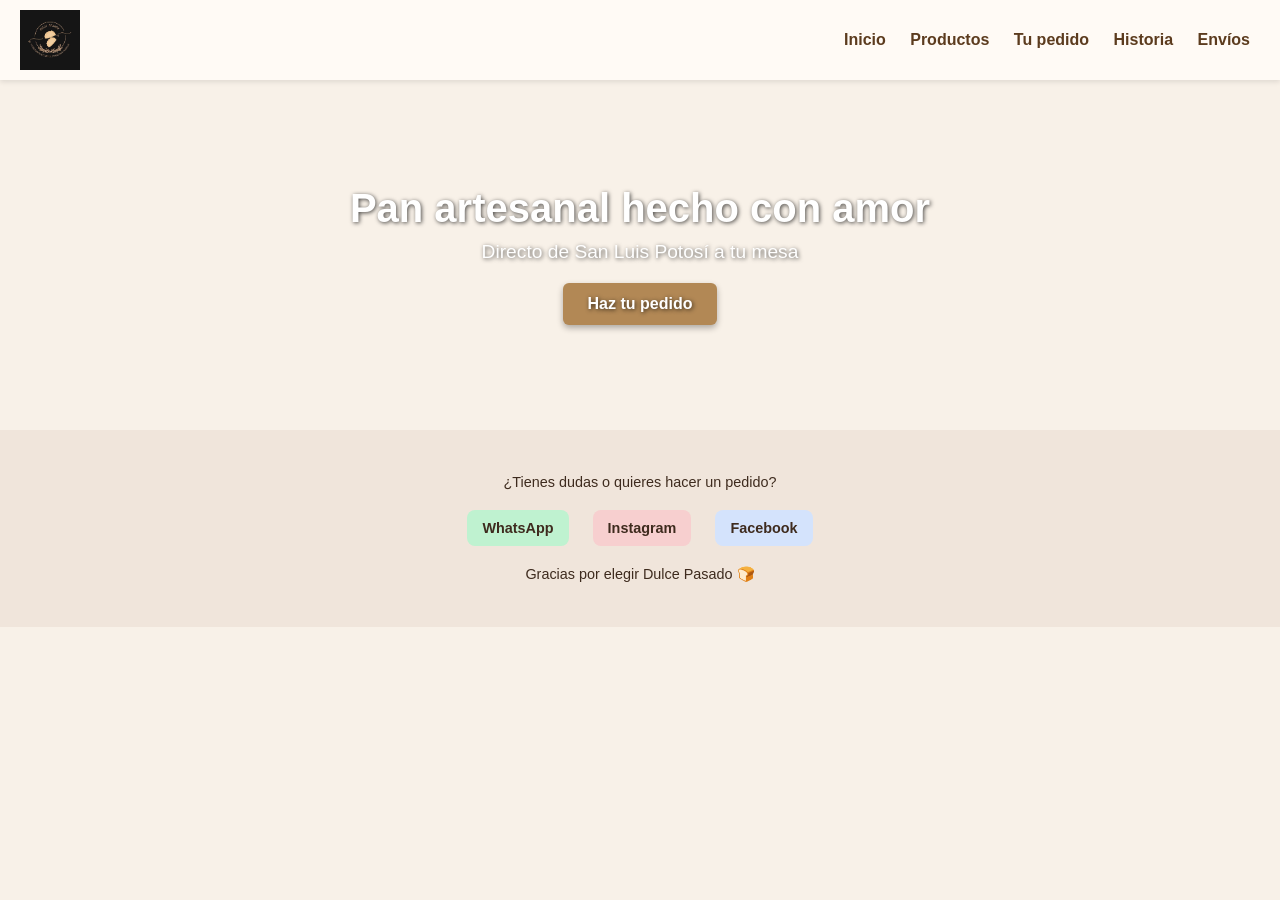
==== commit a71adc5c: "Update index.html.multi0" ====
--- a/index.html
+++ b/index.html
@@ -1,50 +1,108 @@
 <!DOCTYPE html>
 <html lang="es">
 <head>
-  <meta charset="UTF-8">
-  <meta name="viewport" content="width=device-width, initial-scale=1.0">
-  <title>Dulce Pasado | Inicio</title>
-  <link rel="stylesheet" href="style.css">
+  <meta charset="UTF-8" />
+  <meta name="viewport" content="width=device-width, initial-scale=1.0"/>
+  <title>Dulce Pasado</title>
+  <style>
+    html { scroll-behavior: smooth; scroll-padding-top: 80px; }
+    body {
+      background-color: #f8f1e8;
+      color: #3e2b1e;
+      margin: 0;
+      padding: 0;
+      font-family: 'Segoe UI', sans-serif;
+    }
+    header {
+      position: sticky;
+      top: 0;
+      background-color: #fffaf5;
+      display: flex;
+      justify-content: space-between;
+      align-items: center;
+      padding: 10px 20px;
+      box-shadow: 0 2px 5px rgba(0,0,0,0.1);
+      z-index: 1000;
+    }
+    header img { height: 60px; }
+    nav a {
+      margin: 0 10px;
+      text-decoration: none;
+      color: #5c3b1e;
+      font-weight: bold;
+    }
+    nav a:hover { text-decoration: underline; }
+    #banner {
+      background-image: url('https://images.unsplash.com/photo-1509042239860-f550ce710b93?auto=format&fit=crop&w=1470&q=80');
+      background-size: cover;
+      background-position: center;
+      height: 350px;
+      display: flex;
+      flex-direction: column;
+      justify-content: center;
+      align-items: center;
+      color: #fff;
+      text-shadow: 1px 1px 4px rgba(0,0,0,0.7);
+      text-align: center;
+      padding: 0 20px;
+    }
+    #banner h1 { font-size: 2.5em; margin: 0; }
+    #banner p { font-size: 1.2em; margin: 10px 0 20px; }
+    #banner a {
+      padding: 12px 25px;
+      background-color: #b28855;
+      color: #fff;
+      text-decoration: none;
+      font-weight: bold;
+      border-radius: 6px;
+      box-shadow: 0 3px 6px rgba(0,0,0,0.3);
+    }
+    footer {
+      text-align: center;
+      padding: 30px;
+      background-color: #f0e5db;
+      font-size: 0.9em;
+    }
+    footer a {
+      display: inline-block;
+      margin: 5px 10px;
+      padding: 10px 15px;
+      border-radius: 8px;
+      text-decoration: none;
+      color: #3e2b1e;
+      font-weight: bold;
+    }
+    footer .instagram { background-color: #f7cfcf; }
+    footer .facebook { background-color: #d4e3fc; }
+    footer .whatsapp { background-color: #bff2d0; }
+  </style>
 </head>
 <body>
 
-  <!-- ✅ MENÚ FIJO -->
-  <header>
-    <img src="IMG_5514.jpeg" alt="Logo Dulce Pasado" class="logo">
-    <nav>
-      <a href="index.html">Inicio</a>
-      <a href="productos.html">Productos</a>
-      <a href="pedido.html">Pedido</a>
-      <a href="historia.html">Historia</a>
-      <a href="envios.html">Envíos</a>
-    </nav>
-  </header>
+<header>
+  <img src="IMG_5514.jpeg" alt="Logo Dulce Pasado" />
+  <nav>
+    <a href="index.html">Inicio</a>
+    <a href="productos.html">Productos</a>
+    <a href="pedido.html">Tu pedido</a>
+    <a href="historia.html">Historia</a>
+    <a href="envios.html">Envíos</a>
+  </nav>
+</header>
 
-  <!-- ✅ BANNER PRINCIPAL -->
-  <section id="banner">
-    <div class="banner-texto">
-      <h1>Pan artesanal hecho con amor</h1>
-      <p>De San Luis Potosí a tu mesa</p>
-      <a class="boton-principal" href="productos.html">Ver productos</a>
-    </div>
-  </section>
+<section id="banner">
+  <h1>Pan artesanal hecho con amor</h1>
+  <p>Directo de San Luis Potosí a tu mesa</p>
+  <a href="pedido.html">Haz tu pedido</a>
+</section>
 
-  <!-- ✅ SECCIÓN BIENVENIDA -->
-  <section id="bienvenida">
-    <h2>Bienvenido a Dulce Pasado</h2>
-    <p>Queremos llevarte un pedacito del pasado a través de sabores que reconfortan y unen. 
-       Cada pan es una invitación a compartir momentos cálidos en familia, disfrutar lo artesanal 
-       y lo hecho con cariño.</p>
-  </section>
-
-  <!-- ✅ FOOTER -->
-  <footer>
-    <p>¿Tienes dudas o quieres hacer un pedido?</p>
-    <a href="https://wa.me/524445481177" target="_blank" class="wsp">WhatsApp</a>
-    <a href="https://www.instagram.com/pan_dulcepasado" target="_blank" class="ig">Instagram</a>
-    <a href="https://www.facebook.com/share/16HTqVAuUz/?mibextid=wwXIfr" target="_blank" class="fb">Facebook</a>
-    <p class="creditos">Gracias por elegir Dulce Pasado 🍞</p>
-  </footer>
+<footer>
+  <p>¿Tienes dudas o quieres hacer un pedido?</p>
+  <a href="https://wa.me/524445481177" target="_blank" class="whatsapp">WhatsApp</a>
+  <a href="https://www.instagram.com/pan_dulcepasado" target="_blank" class="instagram">Instagram</a>
+  <a href="https://www.facebook.com/share/16HTqVAuUz/?mibextid=wwXIfr" target="_blank" class="facebook">Facebook</a>
+  <p style="margin-top: 15px;">Gracias por elegir Dulce Pasado 🍞</p>
+</footer>
 
 </body>
 </html>
